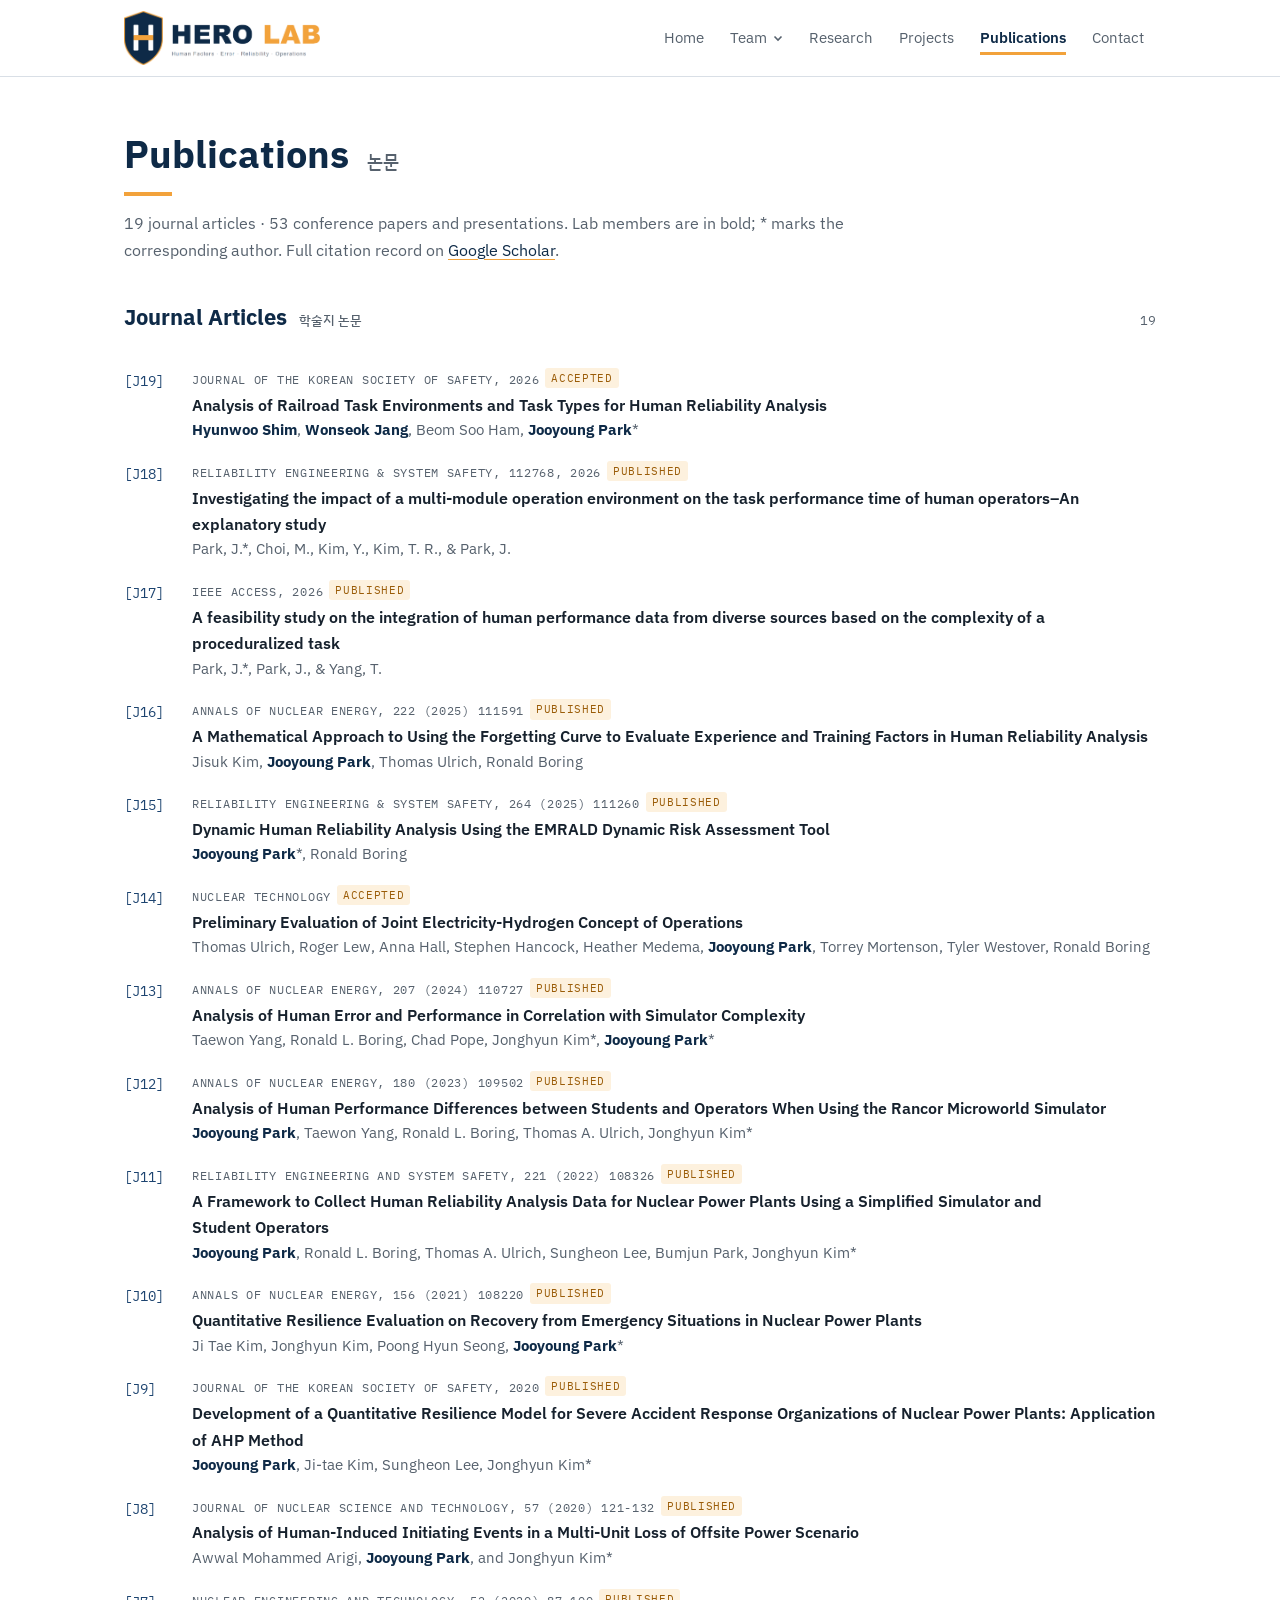
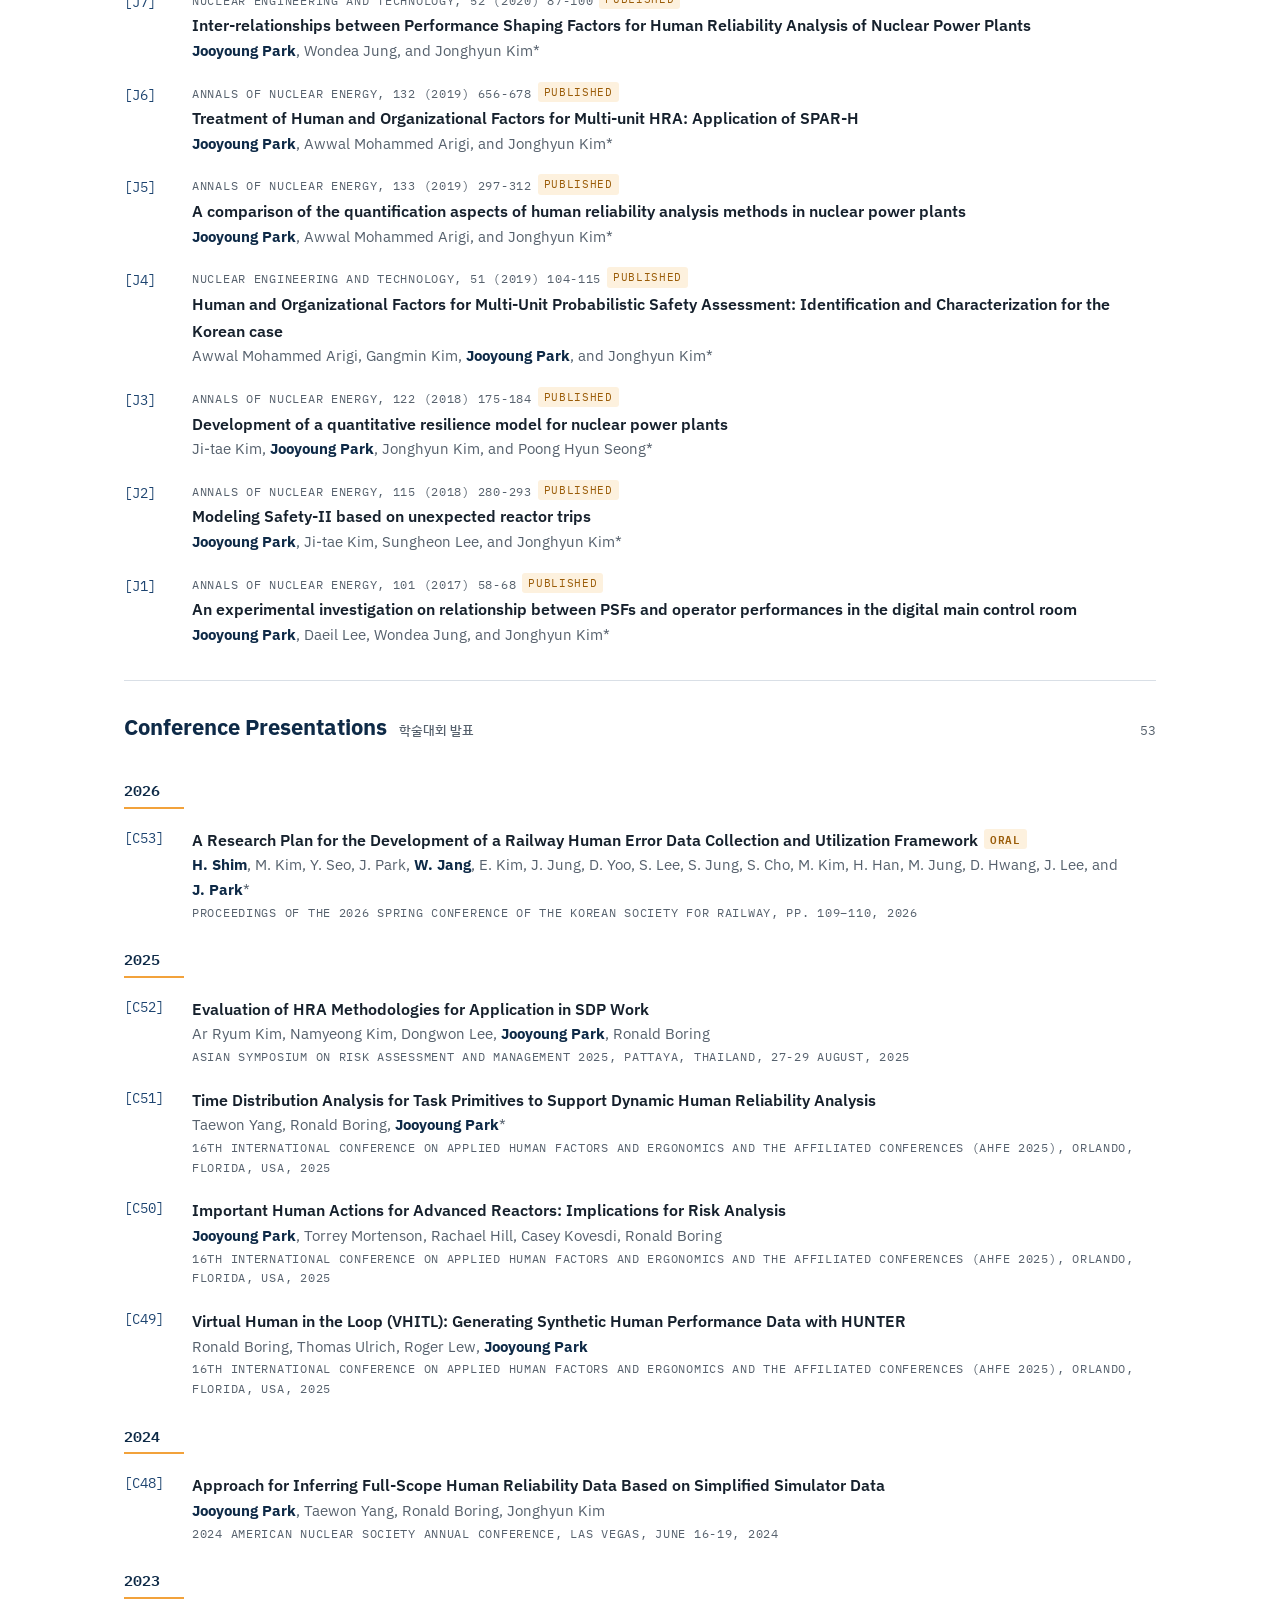
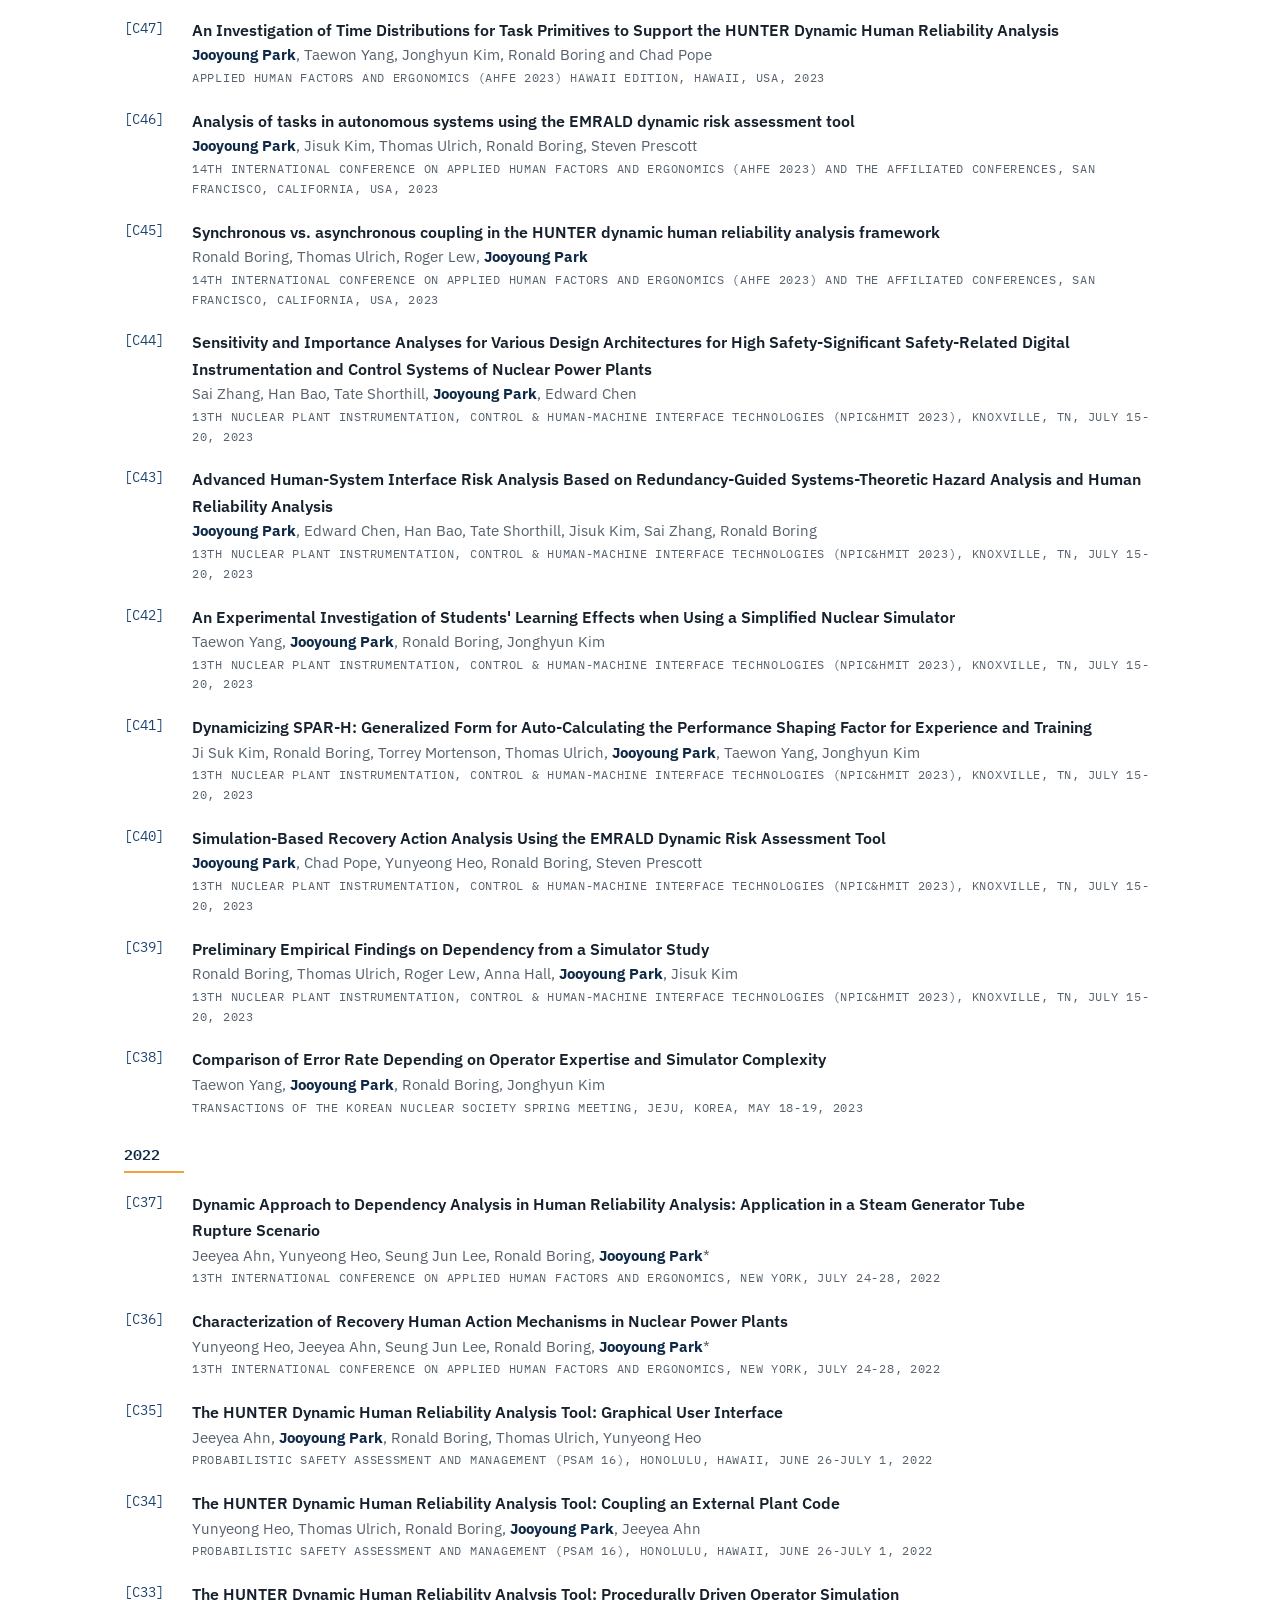
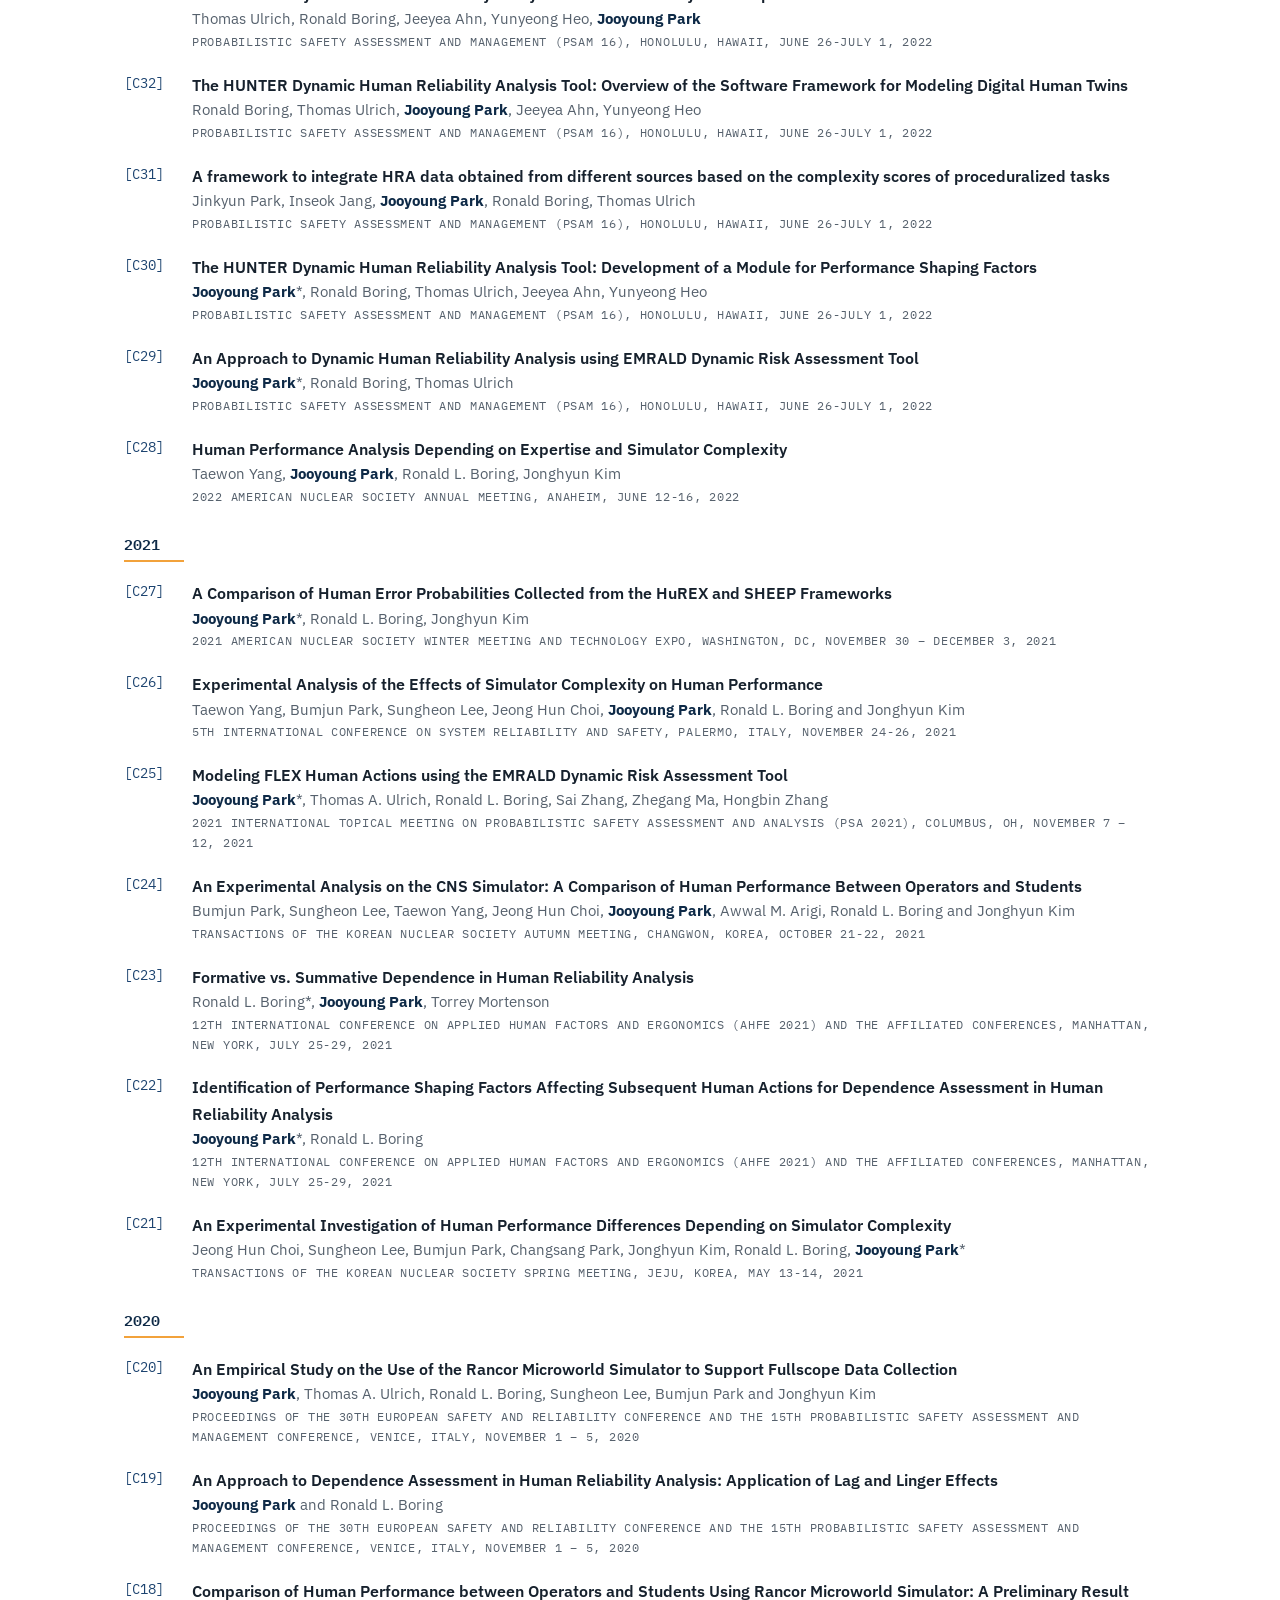
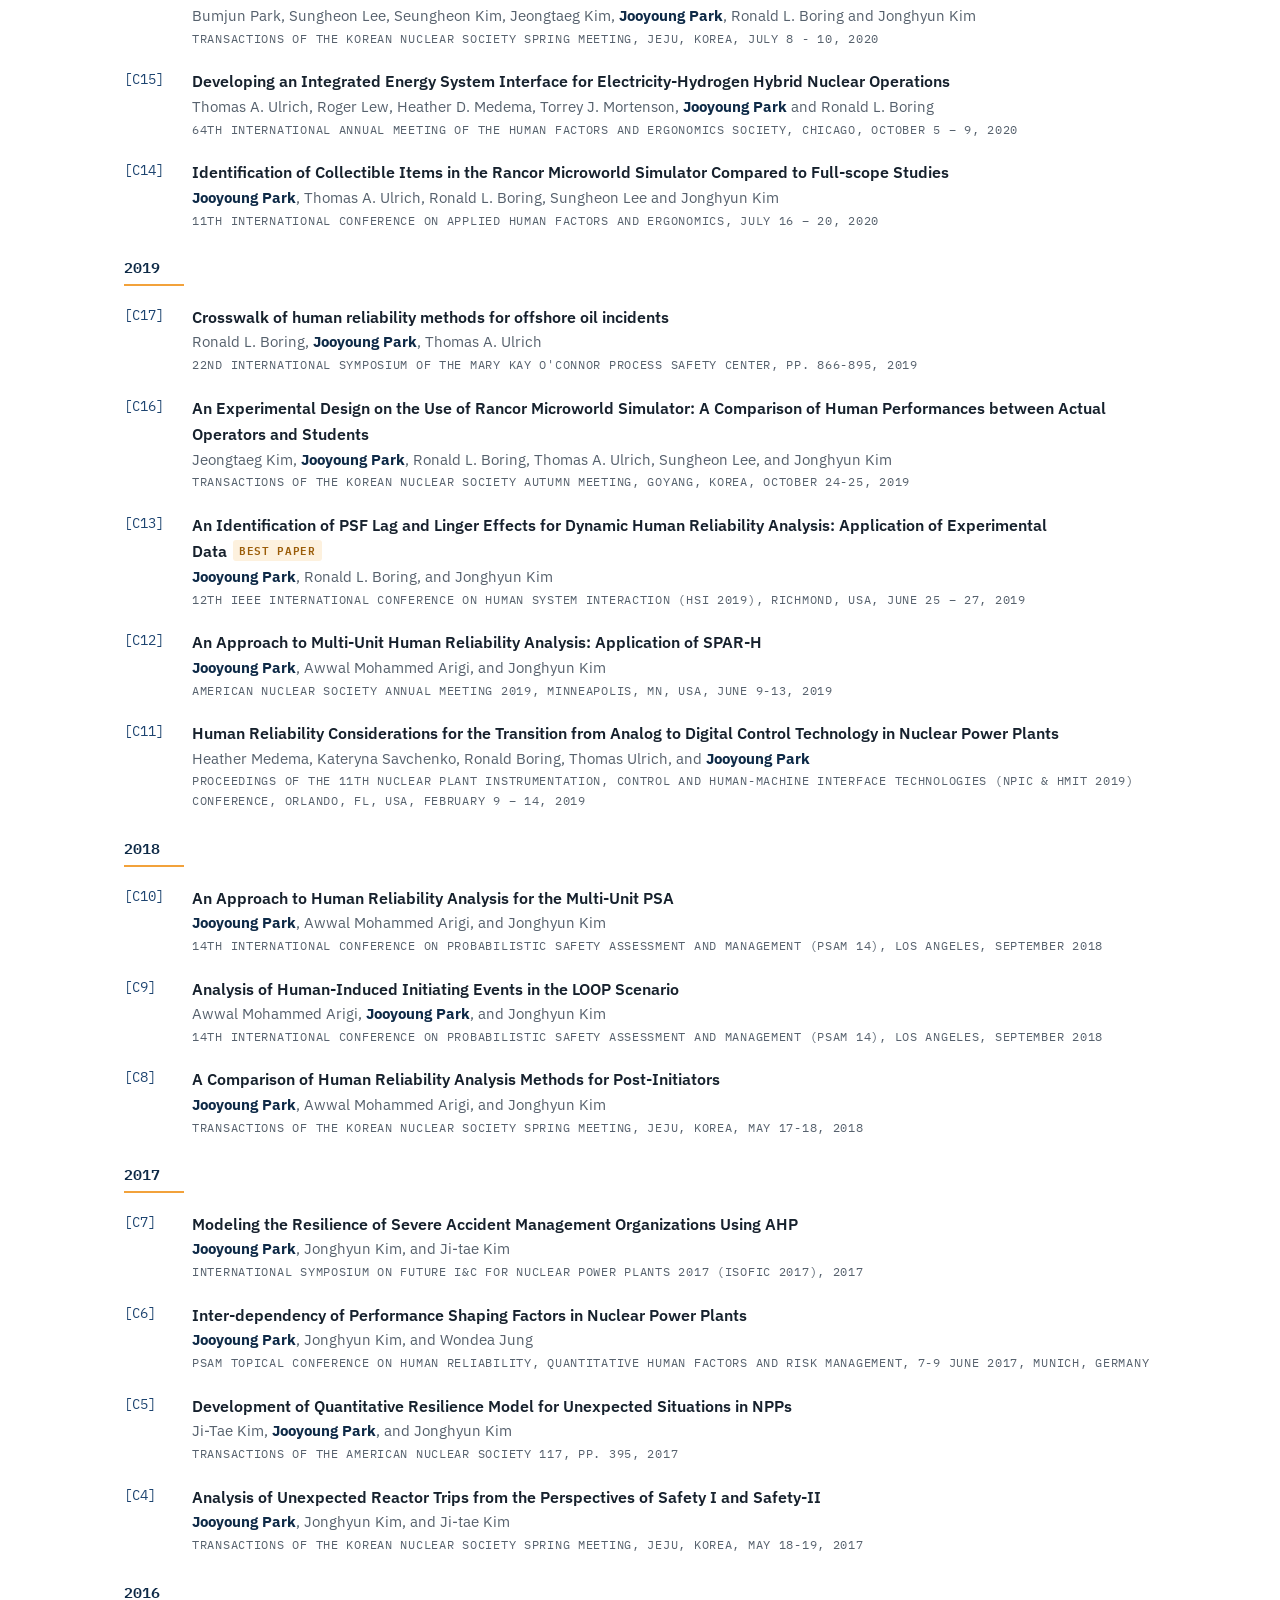
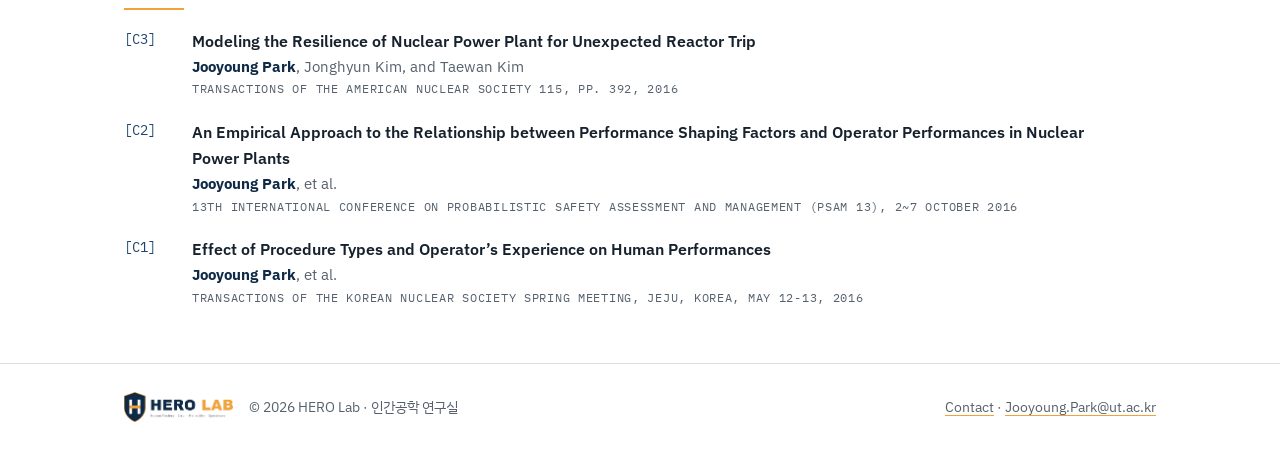
==== publications.html @ acc7d853 "Add files via upload" ====
<!DOCTYPE html>
<html lang="en">
<head>
<meta charset="utf-8">
<meta name="viewport" content="width=device-width, initial-scale=1">
<title>Publications · HERO Lab</title>
<meta name="description" content="HERO Lab (Human Factors · Error · Reliability · Operations), Korea National University of Transportation: human reliability analysis, human factors and operational safety for railway and nuclear systems.">
<link rel="preconnect" href="https://fonts.googleapis.com"><link rel="preconnect" href="https://fonts.gstatic.com" crossorigin><link href="https://fonts.googleapis.com/css2?family=IBM+Plex+Mono:wght@400;600&family=IBM+Plex+Sans:wght@400;500;600;700&family=IBM+Plex+Sans+KR:wght@400;500;600;700&display=swap" rel="stylesheet">
<link rel="icon" type="image/png" href="assets/img/favicon.png">
<link rel="apple-touch-icon" href="assets/img/apple-touch-icon.png">
<link rel="stylesheet" href="assets/style.css">
</head>
<body>
<a class="skip" href="#main">Skip to content</a>
<header class="topbar">
  <div class="wrap">
    <a class="brand" href="index.html"><img src="assets/img/hero-logo.png" alt="HERO Lab: Human Factors · Error · Reliability · Operations" width="883" height="243"></a>
    <button class="nav-toggle" type="button" aria-expanded="false" aria-controls="site-nav"><span class="bars" aria-hidden="true"></span>Menu</button>
    <nav class="menu" id="site-nav" aria-label="Main">
      <ul>
        <li><a href="index.html">Home</a></li>
        <li class="has-sub">
          <button class="sub-toggle" type="button" aria-expanded="false" aria-controls="sub-team"><span class="lbl">Team</span><svg class="chev" viewBox="0 0 10 10" aria-hidden="true"><path d="M1.5 3.5 5 7l3.5-3.5" fill="none" stroke="currentColor" stroke-width="1.6"/></svg></button>
          <ul class="sub" id="sub-team">
            <li><a href="professor.html">Professor</a></li>
            <li><a href="members.html">Members</a></li>
          </ul>
        </li>
        <li><a href="research.html">Research</a></li>
        <li><a href="projects.html">Projects</a></li>
        <li><a href="publications.html" aria-current="page">Publications</a></li>
        <li><a href="contact.html">Contact</a></li>
      </ul>
    </nav>
  </div>
</header>
<main id="main">
<section class="page-head"><div class="wrap"><h1>Publications <span class="ko" lang="ko">논문</span></h1><p class="page-intro">19 journal articles &middot; 53 conference papers and presentations. Lab members are in bold; * marks the corresponding author. Full citation record on <a href="https://scholar.google.com/citations?user=gR12mpUAAAAJ&amp;hl=ko">Google Scholar</a>.</p></div></section>
<div class="wrap">
  <section class="block">
    <div class="sec-head"><h2>Journal Articles <span class="ko" lang="ko">학술지 논문</span></h2><span class="count">19</span></div>
    <ol class="pubs"><li class="pub"><span class="pub-no">[J19]</span><div>
  <p class="pub-venue">Journal of the Korean Society of Safety, 2026<span class="tag">ACCEPTED</span></p>
  <p class="pub-title">Analysis of Railroad Task Environments and Task Types for Human Reliability Analysis</p>
  <p class="pub-auth"><b>Hyunwoo Shim</b>, <b>Wonseok Jang</b>, Beom Soo Ham, <b>Jooyoung Park</b>*</p></div></li><li class="pub"><span class="pub-no">[J18]</span><div>
  <p class="pub-venue">Reliability Engineering &amp; System Safety, 112768, 2026<span class="tag">PUBLISHED</span></p>
  <p class="pub-title">Investigating the impact of a multi-module operation environment on the task performance time of human operators–An explanatory study</p>
  <p class="pub-auth">Park, J.*, Choi, M., Kim, Y., Kim, T. R., &amp; Park, J.</p></div></li><li class="pub"><span class="pub-no">[J17]</span><div>
  <p class="pub-venue">IEEE Access, 2026<span class="tag">PUBLISHED</span></p>
  <p class="pub-title">A feasibility study on the integration of human performance data from diverse sources based on the complexity of a proceduralized task</p>
  <p class="pub-auth">Park, J.*, Park, J., &amp; Yang, T.</p></div></li><li class="pub"><span class="pub-no">[J16]</span><div>
  <p class="pub-venue">Annals of Nuclear Energy, 222 (2025) 111591<span class="tag">PUBLISHED</span></p>
  <p class="pub-title">A Mathematical Approach to Using the Forgetting Curve to Evaluate Experience and Training Factors in Human Reliability Analysis</p>
  <p class="pub-auth">Jisuk Kim, <b>Jooyoung Park</b>, Thomas Ulrich, Ronald Boring</p></div></li><li class="pub"><span class="pub-no">[J15]</span><div>
  <p class="pub-venue">Reliability Engineering &amp; System Safety, 264 (2025) 111260<span class="tag">PUBLISHED</span></p>
  <p class="pub-title">Dynamic Human Reliability Analysis Using the EMRALD Dynamic Risk Assessment Tool</p>
  <p class="pub-auth"><b>Jooyoung Park</b>*, Ronald Boring</p></div></li><li class="pub"><span class="pub-no">[J14]</span><div>
  <p class="pub-venue">Nuclear Technology<span class="tag">ACCEPTED</span></p>
  <p class="pub-title">Preliminary Evaluation of Joint Electricity-Hydrogen Concept of Operations</p>
  <p class="pub-auth">Thomas Ulrich, Roger Lew, Anna Hall, Stephen Hancock, Heather Medema, <b>Jooyoung Park</b>, Torrey Mortenson, Tyler Westover, Ronald Boring</p></div></li><li class="pub"><span class="pub-no">[J13]</span><div>
  <p class="pub-venue">Annals of Nuclear Energy, 207 (2024) 110727<span class="tag">PUBLISHED</span></p>
  <p class="pub-title">Analysis of Human Error and Performance in Correlation with Simulator Complexity</p>
  <p class="pub-auth">Taewon Yang, Ronald L. Boring, Chad Pope, Jonghyun Kim*, <b>Jooyoung Park</b>*</p></div></li><li class="pub"><span class="pub-no">[J12]</span><div>
  <p class="pub-venue">Annals of Nuclear Energy, 180 (2023) 109502<span class="tag">PUBLISHED</span></p>
  <p class="pub-title">Analysis of Human Performance Differences between Students and Operators When Using the Rancor Microworld Simulator</p>
  <p class="pub-auth"><b>Jooyoung Park</b>, Taewon Yang, Ronald L. Boring, Thomas A. Ulrich, Jonghyun Kim*</p></div></li><li class="pub"><span class="pub-no">[J11]</span><div>
  <p class="pub-venue">Reliability Engineering and System Safety, 221 (2022) 108326<span class="tag">PUBLISHED</span></p>
  <p class="pub-title">A Framework to Collect Human Reliability Analysis Data for Nuclear Power Plants Using a Simplified Simulator and Student Operators</p>
  <p class="pub-auth"><b>Jooyoung Park</b>, Ronald L. Boring, Thomas A. Ulrich, Sungheon Lee, Bumjun Park, Jonghyun Kim*</p></div></li><li class="pub"><span class="pub-no">[J10]</span><div>
  <p class="pub-venue">Annals of Nuclear Energy, 156 (2021) 108220<span class="tag">PUBLISHED</span></p>
  <p class="pub-title">Quantitative Resilience Evaluation on Recovery from Emergency Situations in Nuclear Power Plants</p>
  <p class="pub-auth">Ji Tae Kim, Jonghyun Kim, Poong Hyun Seong, <b>Jooyoung Park</b>*</p></div></li><li class="pub"><span class="pub-no">[J9]</span><div>
  <p class="pub-venue">Journal of the Korean Society of Safety, 2020<span class="tag">PUBLISHED</span></p>
  <p class="pub-title">Development of a Quantitative Resilience Model for Severe Accident Response Organizations of Nuclear Power Plants: Application of AHP Method</p>
  <p class="pub-auth"><b>Jooyoung Park</b>, Ji-tae Kim, Sungheon Lee, Jonghyun Kim*</p></div></li><li class="pub"><span class="pub-no">[J8]</span><div>
  <p class="pub-venue">Journal of Nuclear Science and Technology, 57 (2020) 121-132<span class="tag">PUBLISHED</span></p>
  <p class="pub-title">Analysis of Human-Induced Initiating Events in a Multi-Unit Loss of Offsite Power Scenario</p>
  <p class="pub-auth">Awwal Mohammed Arigi, <b>Jooyoung Park</b>, and Jonghyun Kim*</p></div></li><li class="pub"><span class="pub-no">[J7]</span><div>
  <p class="pub-venue">Nuclear Engineering and Technology, 52 (2020) 87-100<span class="tag">PUBLISHED</span></p>
  <p class="pub-title">Inter-relationships between Performance Shaping Factors for Human Reliability Analysis of Nuclear Power Plants</p>
  <p class="pub-auth"><b>Jooyoung Park</b>, Wondea Jung, and Jonghyun Kim*</p></div></li><li class="pub"><span class="pub-no">[J6]</span><div>
  <p class="pub-venue">Annals of Nuclear Energy, 132 (2019) 656-678<span class="tag">PUBLISHED</span></p>
  <p class="pub-title">Treatment of Human and Organizational Factors for Multi-unit HRA: Application of SPAR-H</p>
  <p class="pub-auth"><b>Jooyoung Park</b>, Awwal Mohammed Arigi, and Jonghyun Kim*</p></div></li><li class="pub"><span class="pub-no">[J5]</span><div>
  <p class="pub-venue">Annals of Nuclear Energy, 133 (2019) 297-312<span class="tag">PUBLISHED</span></p>
  <p class="pub-title">A comparison of the quantification aspects of human reliability analysis methods in nuclear power plants</p>
  <p class="pub-auth"><b>Jooyoung Park</b>, Awwal Mohammed Arigi, and Jonghyun Kim*</p></div></li><li class="pub"><span class="pub-no">[J4]</span><div>
  <p class="pub-venue">Nuclear Engineering and Technology, 51 (2019) 104-115<span class="tag">PUBLISHED</span></p>
  <p class="pub-title">Human and Organizational Factors for Multi-Unit Probabilistic Safety Assessment: Identification and Characterization for the Korean case</p>
  <p class="pub-auth">Awwal Mohammed Arigi, Gangmin Kim, <b>Jooyoung Park</b>, and Jonghyun Kim*</p></div></li><li class="pub"><span class="pub-no">[J3]</span><div>
  <p class="pub-venue">Annals of Nuclear Energy, 122 (2018) 175-184<span class="tag">PUBLISHED</span></p>
  <p class="pub-title">Development of a quantitative resilience model for nuclear power plants</p>
  <p class="pub-auth">Ji-tae Kim, <b>Jooyoung Park</b>, Jonghyun Kim, and Poong Hyun Seong*</p></div></li><li class="pub"><span class="pub-no">[J2]</span><div>
  <p class="pub-venue">Annals of Nuclear Energy, 115 (2018) 280-293<span class="tag">PUBLISHED</span></p>
  <p class="pub-title">Modeling Safety-II based on unexpected reactor trips</p>
  <p class="pub-auth"><b>Jooyoung Park</b>, Ji-tae Kim, Sungheon Lee, and Jonghyun Kim*</p></div></li><li class="pub"><span class="pub-no">[J1]</span><div>
  <p class="pub-venue">Annals of Nuclear Energy, 101 (2017) 58-68<span class="tag">PUBLISHED</span></p>
  <p class="pub-title">An experimental investigation on relationship between PSFs and operator performances in the digital main control room</p>
  <p class="pub-auth"><b>Jooyoung Park</b>, Daeil Lee, Wondea Jung, and Jonghyun Kim*</p></div></li></ol>
  </section>
  <section class="block">
    <div class="sec-head"><h2>Conference Presentations <span class="ko" lang="ko">학술대회 발표</span></h2><span class="count">53</span></div>
    <h3 class="year-h">2026</h3><ol class="pubs"><li class="pub"><span class="pub-no">[C53]</span><div>
  <p class="pub-title">A Research Plan for the Development of a Railway Human Error Data Collection and Utilization Framework<span class="tag">ORAL</span></p>
  <p class="pub-auth"><b>H. Shim</b>, M. Kim, Y. Seo, J. Park, <b>W. Jang</b>, E. Kim, J. Jung, D. Yoo, S. Lee, S. Jung, S. Cho, M. Kim, H. Han, M. Jung, D. Hwang, J. Lee, and <b>J. Park</b>*</p>
  <p class="pub-venue">Proceedings of the 2026 Spring Conference of the Korean Society for Railway, pp. 109&ndash;110, 2026</p></div></li></ol><h3 class="year-h">2025</h3><ol class="pubs"><li class="pub"><span class="pub-no">[C52]</span><div>
  <p class="pub-title">Evaluation of HRA Methodologies for Application in SDP Work</p>
  <p class="pub-auth">Ar Ryum Kim, Namyeong Kim, Dongwon Lee, <b>Jooyoung Park</b>, Ronald Boring</p>
  <p class="pub-venue">Asian Symposium on Risk Assessment and Management 2025, Pattaya, Thailand, 27-29 August, 2025</p></div></li><li class="pub"><span class="pub-no">[C51]</span><div>
  <p class="pub-title">Time Distribution Analysis for Task Primitives to Support Dynamic Human Reliability Analysis</p>
  <p class="pub-auth">Taewon Yang, Ronald Boring, <b>Jooyoung Park</b>*</p>
  <p class="pub-venue">16th International Conference on Applied Human Factors and Ergonomics and the Affiliated Conferences (AHFE 2025), Orlando, Florida, USA, 2025</p></div></li><li class="pub"><span class="pub-no">[C50]</span><div>
  <p class="pub-title">Important Human Actions for Advanced Reactors: Implications for Risk Analysis</p>
  <p class="pub-auth"><b>Jooyoung Park</b>, Torrey Mortenson, Rachael Hill, Casey Kovesdi, Ronald Boring</p>
  <p class="pub-venue">16th International Conference on Applied Human Factors and Ergonomics and the Affiliated Conferences (AHFE 2025), Orlando, Florida, USA, 2025</p></div></li><li class="pub"><span class="pub-no">[C49]</span><div>
  <p class="pub-title">Virtual Human in the Loop (VHITL): Generating Synthetic Human Performance Data with HUNTER</p>
  <p class="pub-auth">Ronald Boring, Thomas Ulrich, Roger Lew, <b>Jooyoung Park</b></p>
  <p class="pub-venue">16th International Conference on Applied Human Factors and Ergonomics and the Affiliated Conferences (AHFE 2025), Orlando, Florida, USA, 2025</p></div></li></ol><h3 class="year-h">2024</h3><ol class="pubs"><li class="pub"><span class="pub-no">[C48]</span><div>
  <p class="pub-title">Approach for Inferring Full-Scope Human Reliability Data Based on Simplified Simulator Data</p>
  <p class="pub-auth"><b>Jooyoung Park</b>, Taewon Yang, Ronald Boring, Jonghyun Kim</p>
  <p class="pub-venue">2024 American Nuclear Society Annual Conference, Las Vegas, June 16-19, 2024</p></div></li></ol><h3 class="year-h">2023</h3><ol class="pubs"><li class="pub"><span class="pub-no">[C47]</span><div>
  <p class="pub-title">An Investigation of Time Distributions for Task Primitives to Support the HUNTER Dynamic Human Reliability Analysis</p>
  <p class="pub-auth"><b>Jooyoung Park</b>, Taewon Yang, Jonghyun Kim, Ronald Boring and Chad Pope</p>
  <p class="pub-venue">Applied Human Factors and Ergonomics (AHFE 2023) Hawaii Edition, Hawaii, USA, 2023</p></div></li><li class="pub"><span class="pub-no">[C46]</span><div>
  <p class="pub-title">Analysis of tasks in autonomous systems using the EMRALD dynamic risk assessment tool</p>
  <p class="pub-auth"><b>Jooyoung Park</b>, Jisuk Kim, Thomas Ulrich, Ronald Boring, Steven Prescott</p>
  <p class="pub-venue">14th International Conference on Applied Human Factors and Ergonomics (AHFE 2023) and the Affiliated Conferences, San Francisco, California, USA, 2023</p></div></li><li class="pub"><span class="pub-no">[C45]</span><div>
  <p class="pub-title">Synchronous vs. asynchronous coupling in the HUNTER dynamic human reliability analysis framework</p>
  <p class="pub-auth">Ronald Boring, Thomas Ulrich, Roger Lew, <b>Jooyoung Park</b></p>
  <p class="pub-venue">14th International Conference on Applied Human Factors and Ergonomics (AHFE 2023) and the Affiliated Conferences, San Francisco, California, USA, 2023</p></div></li><li class="pub"><span class="pub-no">[C44]</span><div>
  <p class="pub-title">Sensitivity and Importance Analyses for Various Design Architectures for High Safety-Significant Safety-Related Digital Instrumentation and Control Systems of Nuclear Power Plants</p>
  <p class="pub-auth">Sai Zhang, Han Bao, Tate Shorthill, <b>Jooyoung Park</b>, Edward Chen</p>
  <p class="pub-venue">13th Nuclear Plant Instrumentation, Control &amp; Human-Machine Interface Technologies (NPIC&amp;HMIT 2023), Knoxville, TN, July 15-20, 2023</p></div></li><li class="pub"><span class="pub-no">[C43]</span><div>
  <p class="pub-title">Advanced Human-System Interface Risk Analysis Based on Redundancy-Guided Systems-Theoretic Hazard Analysis and Human Reliability Analysis</p>
  <p class="pub-auth"><b>Jooyoung Park</b>, Edward Chen, Han Bao, Tate Shorthill, Jisuk Kim, Sai Zhang, Ronald Boring</p>
  <p class="pub-venue">13th Nuclear Plant Instrumentation, Control &amp; Human-Machine Interface Technologies (NPIC&amp;HMIT 2023), Knoxville, TN, July 15-20, 2023</p></div></li><li class="pub"><span class="pub-no">[C42]</span><div>
  <p class="pub-title">An Experimental Investigation of Students&#x27; Learning Effects when Using a Simplified Nuclear Simulator</p>
  <p class="pub-auth">Taewon Yang, <b>Jooyoung Park</b>, Ronald Boring, Jonghyun Kim</p>
  <p class="pub-venue">13th Nuclear Plant Instrumentation, Control &amp; Human-Machine Interface Technologies (NPIC&amp;HMIT 2023), Knoxville, TN, July 15-20, 2023</p></div></li><li class="pub"><span class="pub-no">[C41]</span><div>
  <p class="pub-title">Dynamicizing SPAR-H: Generalized Form for Auto-Calculating the Performance Shaping Factor for Experience and Training</p>
  <p class="pub-auth">Ji Suk Kim, Ronald Boring, Torrey Mortenson, Thomas Ulrich, <b>Jooyoung Park</b>, Taewon Yang, Jonghyun Kim</p>
  <p class="pub-venue">13th Nuclear Plant Instrumentation, Control &amp; Human-Machine Interface Technologies (NPIC&amp;HMIT 2023), Knoxville, TN, July 15-20, 2023</p></div></li><li class="pub"><span class="pub-no">[C40]</span><div>
  <p class="pub-title">Simulation-Based Recovery Action Analysis Using the EMRALD Dynamic Risk Assessment Tool</p>
  <p class="pub-auth"><b>Jooyoung Park</b>, Chad Pope, Yunyeong Heo, Ronald Boring, Steven Prescott</p>
  <p class="pub-venue">13th Nuclear Plant Instrumentation, Control &amp; Human-Machine Interface Technologies (NPIC&amp;HMIT 2023), Knoxville, TN, July 15-20, 2023</p></div></li><li class="pub"><span class="pub-no">[C39]</span><div>
  <p class="pub-title">Preliminary Empirical Findings on Dependency from a Simulator Study</p>
  <p class="pub-auth">Ronald Boring, Thomas Ulrich, Roger Lew, Anna Hall, <b>Jooyoung Park</b>, Jisuk Kim</p>
  <p class="pub-venue">13th Nuclear Plant Instrumentation, Control &amp; Human-Machine Interface Technologies (NPIC&amp;HMIT 2023), Knoxville, TN, July 15-20, 2023</p></div></li><li class="pub"><span class="pub-no">[C38]</span><div>
  <p class="pub-title">Comparison of Error Rate Depending on Operator Expertise and Simulator Complexity</p>
  <p class="pub-auth">Taewon Yang, <b>Jooyoung Park</b>, Ronald Boring, Jonghyun Kim</p>
  <p class="pub-venue">Transactions of the Korean Nuclear Society Spring Meeting, Jeju, Korea, May 18-19, 2023</p></div></li></ol><h3 class="year-h">2022</h3><ol class="pubs"><li class="pub"><span class="pub-no">[C37]</span><div>
  <p class="pub-title">Dynamic Approach to Dependency Analysis in Human Reliability Analysis: Application in a Steam Generator Tube Rupture Scenario</p>
  <p class="pub-auth">Jeeyea Ahn, Yunyeong Heo, Seung Jun Lee, Ronald Boring, <b>Jooyoung Park</b>*</p>
  <p class="pub-venue">13th International Conference on Applied Human Factors and Ergonomics, New York, July 24-28, 2022</p></div></li><li class="pub"><span class="pub-no">[C36]</span><div>
  <p class="pub-title">Characterization of Recovery Human Action Mechanisms in Nuclear Power Plants</p>
  <p class="pub-auth">Yunyeong Heo, Jeeyea Ahn, Seung Jun Lee, Ronald Boring, <b>Jooyoung Park</b>*</p>
  <p class="pub-venue">13th International Conference on Applied Human Factors and Ergonomics, New York, July 24-28, 2022</p></div></li><li class="pub"><span class="pub-no">[C35]</span><div>
  <p class="pub-title">The HUNTER Dynamic Human Reliability Analysis Tool: Graphical User Interface</p>
  <p class="pub-auth">Jeeyea Ahn, <b>Jooyoung Park</b>, Ronald Boring, Thomas Ulrich, Yunyeong Heo</p>
  <p class="pub-venue">Probabilistic Safety Assessment and Management (PSAM 16), Honolulu, Hawaii, June 26-July 1, 2022</p></div></li><li class="pub"><span class="pub-no">[C34]</span><div>
  <p class="pub-title">The HUNTER Dynamic Human Reliability Analysis Tool: Coupling an External Plant Code</p>
  <p class="pub-auth">Yunyeong Heo, Thomas Ulrich, Ronald Boring, <b>Jooyoung Park</b>, Jeeyea Ahn</p>
  <p class="pub-venue">Probabilistic Safety Assessment and Management (PSAM 16), Honolulu, Hawaii, June 26-July 1, 2022</p></div></li><li class="pub"><span class="pub-no">[C33]</span><div>
  <p class="pub-title">The HUNTER Dynamic Human Reliability Analysis Tool: Procedurally Driven Operator Simulation</p>
  <p class="pub-auth">Thomas Ulrich, Ronald Boring, Jeeyea Ahn, Yunyeong Heo, <b>Jooyoung Park</b></p>
  <p class="pub-venue">Probabilistic Safety Assessment and Management (PSAM 16), Honolulu, Hawaii, June 26-July 1, 2022</p></div></li><li class="pub"><span class="pub-no">[C32]</span><div>
  <p class="pub-title">The HUNTER Dynamic Human Reliability Analysis Tool: Overview of the Software Framework for Modeling Digital Human Twins</p>
  <p class="pub-auth">Ronald Boring, Thomas Ulrich, <b>Jooyoung Park</b>, Jeeyea Ahn, Yunyeong Heo</p>
  <p class="pub-venue">Probabilistic Safety Assessment and Management (PSAM 16), Honolulu, Hawaii, June 26-July 1, 2022</p></div></li><li class="pub"><span class="pub-no">[C31]</span><div>
  <p class="pub-title">A framework to integrate HRA data obtained from different sources based on the complexity scores of proceduralized tasks</p>
  <p class="pub-auth">Jinkyun Park, Inseok Jang, <b>Jooyoung Park</b>, Ronald Boring, Thomas Ulrich</p>
  <p class="pub-venue">Probabilistic Safety Assessment and Management (PSAM 16), Honolulu, Hawaii, June 26-July 1, 2022</p></div></li><li class="pub"><span class="pub-no">[C30]</span><div>
  <p class="pub-title">The HUNTER Dynamic Human Reliability Analysis Tool: Development of a Module for Performance Shaping Factors</p>
  <p class="pub-auth"><b>Jooyoung Park</b>*, Ronald Boring, Thomas Ulrich, Jeeyea Ahn, Yunyeong Heo</p>
  <p class="pub-venue">Probabilistic Safety Assessment and Management (PSAM 16), Honolulu, Hawaii, June 26-July 1, 2022</p></div></li><li class="pub"><span class="pub-no">[C29]</span><div>
  <p class="pub-title">An Approach to Dynamic Human Reliability Analysis using EMRALD Dynamic Risk Assessment Tool</p>
  <p class="pub-auth"><b>Jooyoung Park</b>*, Ronald Boring, Thomas Ulrich</p>
  <p class="pub-venue">Probabilistic Safety Assessment and Management (PSAM 16), Honolulu, Hawaii, June 26-July 1, 2022</p></div></li><li class="pub"><span class="pub-no">[C28]</span><div>
  <p class="pub-title">Human Performance Analysis Depending on Expertise and Simulator Complexity</p>
  <p class="pub-auth">Taewon Yang, <b>Jooyoung Park</b>, Ronald L. Boring, Jonghyun Kim</p>
  <p class="pub-venue">2022 American Nuclear Society Annual Meeting, Anaheim, June 12-16, 2022</p></div></li></ol><h3 class="year-h">2021</h3><ol class="pubs"><li class="pub"><span class="pub-no">[C27]</span><div>
  <p class="pub-title">A Comparison of Human Error Probabilities Collected from the HuREX and SHEEP Frameworks</p>
  <p class="pub-auth"><b>Jooyoung Park</b>*, Ronald L. Boring, Jonghyun Kim</p>
  <p class="pub-venue">2021 American Nuclear Society Winter Meeting and Technology Expo, Washington, DC, November 30 – December 3, 2021</p></div></li><li class="pub"><span class="pub-no">[C26]</span><div>
  <p class="pub-title">Experimental Analysis of the Effects of Simulator Complexity on Human Performance</p>
  <p class="pub-auth">Taewon Yang, Bumjun Park, Sungheon Lee, Jeong Hun Choi, <b>Jooyoung Park</b>, Ronald L. Boring and Jonghyun Kim</p>
  <p class="pub-venue">5th International Conference on System Reliability and Safety, Palermo, Italy, November 24-26, 2021</p></div></li><li class="pub"><span class="pub-no">[C25]</span><div>
  <p class="pub-title">Modeling FLEX Human Actions using the EMRALD Dynamic Risk Assessment Tool</p>
  <p class="pub-auth"><b>Jooyoung Park</b>*, Thomas A. Ulrich, Ronald L. Boring, Sai Zhang, Zhegang Ma, Hongbin Zhang</p>
  <p class="pub-venue">2021 International Topical Meeting on Probabilistic Safety Assessment and Analysis (PSA 2021), Columbus, OH, November 7 – 12, 2021</p></div></li><li class="pub"><span class="pub-no">[C24]</span><div>
  <p class="pub-title">An Experimental Analysis on the CNS Simulator: A Comparison of Human Performance Between Operators and Students</p>
  <p class="pub-auth">Bumjun Park, Sungheon Lee, Taewon Yang, Jeong Hun Choi, <b>Jooyoung Park</b>, Awwal M. Arigi, Ronald L. Boring and Jonghyun Kim</p>
  <p class="pub-venue">Transactions of the Korean Nuclear Society Autumn Meeting, Changwon, Korea, October 21-22, 2021</p></div></li><li class="pub"><span class="pub-no">[C23]</span><div>
  <p class="pub-title">Formative vs. Summative Dependence in Human Reliability Analysis</p>
  <p class="pub-auth">Ronald L. Boring*, <b>Jooyoung Park</b>, Torrey Mortenson</p>
  <p class="pub-venue">12th International Conference on Applied Human Factors and Ergonomics (AHFE 2021) and the Affiliated Conferences, Manhattan, New York, July 25-29, 2021</p></div></li><li class="pub"><span class="pub-no">[C22]</span><div>
  <p class="pub-title">Identification of Performance Shaping Factors Affecting Subsequent Human Actions for Dependence Assessment in Human Reliability Analysis</p>
  <p class="pub-auth"><b>Jooyoung Park</b>*, Ronald L. Boring</p>
  <p class="pub-venue">12th International Conference on Applied Human Factors and Ergonomics (AHFE 2021) and the Affiliated Conferences, Manhattan, New York, July 25-29, 2021</p></div></li><li class="pub"><span class="pub-no">[C21]</span><div>
  <p class="pub-title">An Experimental Investigation of Human Performance Differences Depending on Simulator Complexity</p>
  <p class="pub-auth">Jeong Hun Choi, Sungheon Lee, Bumjun Park, Changsang Park, Jonghyun Kim, Ronald L. Boring, <b>Jooyoung Park</b>*</p>
  <p class="pub-venue">Transactions of the Korean Nuclear Society Spring Meeting, Jeju, Korea, May 13-14, 2021</p></div></li></ol><h3 class="year-h">2020</h3><ol class="pubs"><li class="pub"><span class="pub-no">[C20]</span><div>
  <p class="pub-title">An Empirical Study on the Use of the Rancor Microworld Simulator to Support Fullscope Data Collection</p>
  <p class="pub-auth"><b>Jooyoung Park</b>, Thomas A. Ulrich, Ronald L. Boring, Sungheon Lee, Bumjun Park and Jonghyun Kim</p>
  <p class="pub-venue">Proceedings of the 30th European Safety and Reliability Conference and the 15th Probabilistic Safety Assessment and Management Conference, Venice, Italy, November 1 – 5, 2020</p></div></li><li class="pub"><span class="pub-no">[C19]</span><div>
  <p class="pub-title">An Approach to Dependence Assessment in Human Reliability Analysis: Application of Lag and Linger Effects</p>
  <p class="pub-auth"><b>Jooyoung Park</b> and Ronald L. Boring</p>
  <p class="pub-venue">Proceedings of the 30th European Safety and Reliability Conference and the 15th Probabilistic Safety Assessment and Management Conference, Venice, Italy, November 1 – 5, 2020</p></div></li><li class="pub"><span class="pub-no">[C18]</span><div>
  <p class="pub-title">Comparison of Human Performance between Operators and Students Using Rancor Microworld Simulator: A Preliminary Result</p>
  <p class="pub-auth">Bumjun Park, Sungheon Lee, Seungheon Kim, Jeongtaeg Kim, <b>Jooyoung Park</b>, Ronald L. Boring and Jonghyun Kim</p>
  <p class="pub-venue">Transactions of the Korean Nuclear Society Spring Meeting, Jeju, Korea, July 8 - 10, 2020</p></div></li><li class="pub"><span class="pub-no">[C15]</span><div>
  <p class="pub-title">Developing an Integrated Energy System Interface for Electricity-Hydrogen Hybrid Nuclear Operations</p>
  <p class="pub-auth">Thomas A. Ulrich, Roger Lew, Heather D. Medema, Torrey J. Mortenson, <b>Jooyoung Park</b> and Ronald L. Boring</p>
  <p class="pub-venue">64th International Annual Meeting of the Human Factors and Ergonomics Society, Chicago, October 5 – 9, 2020</p></div></li><li class="pub"><span class="pub-no">[C14]</span><div>
  <p class="pub-title">Identification of Collectible Items in the Rancor Microworld Simulator Compared to Full-scope Studies</p>
  <p class="pub-auth"><b>Jooyoung Park</b>, Thomas A. Ulrich, Ronald L. Boring, Sungheon Lee and Jonghyun Kim</p>
  <p class="pub-venue">11th International Conference on Applied Human Factors and Ergonomics, July 16 – 20, 2020</p></div></li></ol><h3 class="year-h">2019</h3><ol class="pubs"><li class="pub"><span class="pub-no">[C17]</span><div>
  <p class="pub-title">Crosswalk of human reliability methods for offshore oil incidents</p>
  <p class="pub-auth">Ronald L. Boring, <b>Jooyoung Park</b>, Thomas A. Ulrich</p>
  <p class="pub-venue">22nd International Symposium of the Mary Kay O&#x27;Connor Process Safety Center, pp. 866-895, 2019</p></div></li><li class="pub"><span class="pub-no">[C16]</span><div>
  <p class="pub-title">An Experimental Design on the Use of Rancor Microworld Simulator: A Comparison of Human Performances between Actual Operators and Students</p>
  <p class="pub-auth">Jeongtaeg Kim, <b>Jooyoung Park</b>, Ronald L. Boring, Thomas A. Ulrich, Sungheon Lee, and Jonghyun Kim</p>
  <p class="pub-venue">Transactions of the Korean Nuclear Society Autumn Meeting, Goyang, Korea, October 24-25, 2019</p></div></li><li class="pub"><span class="pub-no">[C13]</span><div>
  <p class="pub-title">An Identification of PSF Lag and Linger Effects for Dynamic Human Reliability Analysis: Application of Experimental Data<span class="tag">BEST PAPER</span></p>
  <p class="pub-auth"><b>Jooyoung Park</b>, Ronald L. Boring, and Jonghyun Kim</p>
  <p class="pub-venue">12th IEEE International Conference on Human System Interaction (HSI 2019), Richmond, USA, June 25 – 27, 2019</p></div></li><li class="pub"><span class="pub-no">[C12]</span><div>
  <p class="pub-title">An Approach to Multi-Unit Human Reliability Analysis: Application of SPAR-H</p>
  <p class="pub-auth"><b>Jooyoung Park</b>, Awwal Mohammed Arigi, and Jonghyun Kim</p>
  <p class="pub-venue">American Nuclear Society Annual Meeting 2019, Minneapolis, MN, USA, June 9-13, 2019</p></div></li><li class="pub"><span class="pub-no">[C11]</span><div>
  <p class="pub-title">Human Reliability Considerations for the Transition from Analog to Digital Control Technology in Nuclear Power Plants</p>
  <p class="pub-auth">Heather Medema, Kateryna Savchenko, Ronald Boring, Thomas Ulrich, and <b>Jooyoung Park</b></p>
  <p class="pub-venue">Proceedings of the 11th Nuclear Plant Instrumentation, Control and Human-Machine Interface Technologies (NPIC &amp; HMIT 2019) Conference, Orlando, FL, USA, February 9 – 14, 2019</p></div></li></ol><h3 class="year-h">2018</h3><ol class="pubs"><li class="pub"><span class="pub-no">[C10]</span><div>
  <p class="pub-title">An Approach to Human Reliability Analysis for the Multi-Unit PSA</p>
  <p class="pub-auth"><b>Jooyoung Park</b>, Awwal Mohammed Arigi, and Jonghyun Kim</p>
  <p class="pub-venue">14th International Conference on Probabilistic Safety Assessment and Management (PSAM 14), Los Angeles, September 2018</p></div></li><li class="pub"><span class="pub-no">[C9]</span><div>
  <p class="pub-title">Analysis of Human-Induced Initiating Events in the LOOP Scenario</p>
  <p class="pub-auth">Awwal Mohammed Arigi, <b>Jooyoung Park</b>, and Jonghyun Kim</p>
  <p class="pub-venue">14th International Conference on Probabilistic Safety Assessment and Management (PSAM 14), Los Angeles, September 2018</p></div></li><li class="pub"><span class="pub-no">[C8]</span><div>
  <p class="pub-title">A Comparison of Human Reliability Analysis Methods for Post-Initiators</p>
  <p class="pub-auth"><b>Jooyoung Park</b>, Awwal Mohammed Arigi, and Jonghyun Kim</p>
  <p class="pub-venue">Transactions of the Korean Nuclear Society Spring Meeting, Jeju, Korea, May 17-18, 2018</p></div></li></ol><h3 class="year-h">2017</h3><ol class="pubs"><li class="pub"><span class="pub-no">[C7]</span><div>
  <p class="pub-title">Modeling the Resilience of Severe Accident Management Organizations Using AHP</p>
  <p class="pub-auth"><b>Jooyoung Park</b>, Jonghyun Kim, and Ji-tae Kim</p>
  <p class="pub-venue">International Symposium on Future I&amp;C for Nuclear Power Plants 2017 (ISOFIC 2017), 2017</p></div></li><li class="pub"><span class="pub-no">[C6]</span><div>
  <p class="pub-title">Inter-dependency of Performance Shaping Factors in Nuclear Power Plants</p>
  <p class="pub-auth"><b>Jooyoung Park</b>, Jonghyun Kim, and Wondea Jung</p>
  <p class="pub-venue">PSAM Topical Conference on Human Reliability, Quantitative Human Factors and Risk Management, 7-9 June 2017, Munich, Germany</p></div></li><li class="pub"><span class="pub-no">[C5]</span><div>
  <p class="pub-title">Development of Quantitative Resilience Model for Unexpected Situations in NPPs</p>
  <p class="pub-auth">Ji-Tae Kim, <b>Jooyoung Park</b>, and Jonghyun Kim</p>
  <p class="pub-venue">Transactions of the American Nuclear Society 117, pp. 395, 2017</p></div></li><li class="pub"><span class="pub-no">[C4]</span><div>
  <p class="pub-title">Analysis of Unexpected Reactor Trips from the Perspectives of Safety I and Safety-II</p>
  <p class="pub-auth"><b>Jooyoung Park</b>, Jonghyun Kim, and Ji-tae Kim</p>
  <p class="pub-venue">Transactions of the Korean Nuclear Society Spring Meeting, Jeju, Korea, May 18-19, 2017</p></div></li></ol><h3 class="year-h">2016</h3><ol class="pubs"><li class="pub"><span class="pub-no">[C3]</span><div>
  <p class="pub-title">Modeling the Resilience of Nuclear Power Plant for Unexpected Reactor Trip</p>
  <p class="pub-auth"><b>Jooyoung Park</b>, Jonghyun Kim, and Taewan Kim</p>
  <p class="pub-venue">Transactions of the American Nuclear Society 115, pp. 392, 2016</p></div></li><li class="pub"><span class="pub-no">[C2]</span><div>
  <p class="pub-title">An Empirical Approach to the Relationship between Performance Shaping Factors and Operator Performances in Nuclear Power Plants</p>
  <p class="pub-auth"><b>Jooyoung Park</b>, et al.</p>
  <p class="pub-venue">13th International Conference on Probabilistic Safety Assessment and Management (PSAM 13), 2~7 October 2016</p></div></li><li class="pub"><span class="pub-no">[C1]</span><div>
  <p class="pub-title">Effect of Procedure Types and Operator’s Experience on Human Performances</p>
  <p class="pub-auth"><b>Jooyoung Park</b>, et al.</p>
  <p class="pub-venue">Transactions of the Korean Nuclear Society Spring Meeting, Jeju, Korea, May 12-13, 2016</p></div></li></ol>
  </section>
</div>
</main>
<footer class="footer">
  <div class="wrap">
    <div class="footer-brand"><img src="assets/img/hero-logo.png" alt="HERO Lab" width="883" height="243"><span>&copy; 2026 HERO Lab &middot; <span lang="ko">인간공학 연구실</span></span></div>
    <span><a href="contact.html">Contact</a> &middot; <a href="mailto:Jooyoung.Park@ut.ac.kr">Jooyoung.Park@ut.ac.kr</a></span>
  </div>
</footer>
<script src="assets/site.js"></script>
</body>
</html>
---- assets/style.css ----
/* HERO Lab — shared styles for every page
   Palette follows the lab logo: navy shield + orange bar, white ground, slate text.
   Layout idea: single column, white top bar with the logo, one navy band on the home page. */
:root{
  color-scheme:light;
  --paper:#FFFFFF;
  --band:#F3F5F8;          /* alternate section background (cool grey) */
  --navy:#0E2A47;          /* logo navy: headings, links, buttons */
  --navy-2:#1D4470;        /* lighter navy for dates and hovers */
  --navy-deep:#081C31;
  --orange:#F2A23B;        /* logo orange: rules, markers, highlights (large or decorative only) */
  --orange-text:#9A5C08;   /* orange dark enough for small text on white */
  --orange-wash:#FDF1DE;
  --ink:#16212D;
  --ink-soft:#56616D;      /* logo tagline grey */
  --line:#D9DFE6;
  --font:'IBM Plex Sans','IBM Plex Sans KR','Apple SD Gothic Neo','Malgun Gothic',sans-serif;
  --mono:'IBM Plex Mono',ui-monospace,Menlo,Consolas,monospace;
  --topbar-h:76px;
}
*{margin:0;padding:0;box-sizing:border-box}
html{scroll-behavior:smooth}
@media (prefers-reduced-motion:reduce){html{scroll-behavior:auto}*{transition:none!important}}
body{background:var(--paper);color:var(--ink);font-family:var(--font);font-size:16px;line-height:1.65;-webkit-font-smoothing:antialiased;word-break:keep-all;overflow-wrap:break-word}
h1,h2,h3{text-wrap:balance;line-height:1.3;color:var(--navy)}
p{text-wrap:pretty}
a{color:var(--navy);text-decoration-color:var(--orange);text-underline-offset:3px}
a:hover{color:var(--navy-2)}
a:focus-visible,button:focus-visible{outline:2px solid var(--orange);outline-offset:2px;border-radius:2px}
img{max-width:100%;display:block}
ul,ol{list-style:none}
.wrap{max-width:1080px;margin:0 auto;padding:0 24px}
@media (max-width:420px){.wrap{padding:0 16px}}
.skip{position:absolute;left:-9999px;top:12px;z-index:50;background:var(--paper);border:1px solid var(--line);padding:8px 12px}
.skip:focus{left:16px}

.ko{margin-left:.5em;font-size:.6em;font-weight:500;color:var(--ink-soft);white-space:nowrap}
h1 .ko{font-size:.48em}
.ko-line{margin-top:4px;color:var(--ink-soft)}
.todo{background:var(--orange-wash);color:var(--orange-text);border-bottom:1px dashed var(--orange);padding:0 4px;border-radius:2px}

/* ---------- top bar ---------- */
.topbar{position:sticky;top:0;z-index:20;background:rgba(255,255,255,.96);backdrop-filter:blur(8px);-webkit-backdrop-filter:blur(8px);border-bottom:1px solid var(--line)}
.topbar .wrap{display:flex;align-items:center;justify-content:space-between;gap:16px;height:var(--topbar-h)}
.brand{display:flex;align-items:center;flex:none}
.brand img{height:54px;width:auto}
@media (max-width:420px){.brand img{height:40px}}

.menu>ul{display:flex;align-items:center;gap:2px}
.menu a,.sub-toggle{display:flex;align-items:center;gap:6px;padding:8px 12px;border:0;border-radius:4px;background:none;font:inherit;font-size:15px;color:var(--ink-soft);text-decoration:none;cursor:pointer;white-space:nowrap}
.menu a:hover,.sub-toggle:hover{color:var(--navy)}
.menu a[aria-current="page"],.has-sub.current>.sub-toggle{color:var(--navy);font-weight:600}
.menu>ul>li>a[aria-current="page"],.has-sub.current .lbl{text-decoration:underline;text-decoration-color:var(--orange);text-decoration-thickness:3px;text-underline-offset:9px}
.chev{width:10px;height:10px;transition:transform .15s}
.has-sub{position:relative}
.sub{display:none;position:absolute;top:100%;left:0;min-width:170px;background:var(--paper);border:1px solid var(--line);border-top:3px solid var(--orange);border-radius:0 0 6px 6px;padding:6px;box-shadow:0 8px 24px rgba(14,42,71,.10)}
.has-sub.open .sub{display:block}
.has-sub.open .chev{transform:rotate(180deg)}
@media (hover:hover) and (min-width:861px){.has-sub:hover .sub{display:block}}
.nav-toggle{display:none;align-items:center;gap:8px;border:1px solid var(--line);border-radius:4px;background:none;padding:6px 12px;font:inherit;font-size:14px;color:var(--navy);cursor:pointer}
.bars,.bars::before,.bars::after{display:block;width:16px;height:2px;background:currentColor;position:relative}
.bars::before,.bars::after{content:"";position:absolute;left:0}
.bars::before{top:-5px}.bars::after{top:5px}
@media (max-width:860px){
  .nav-toggle{display:inline-flex}
  .menu{display:none;position:absolute;top:var(--topbar-h);left:0;right:0;background:var(--paper);border-bottom:1px solid var(--line);padding:8px 16px 16px}
  .menu.open{display:block}
  .menu>ul{flex-direction:column;align-items:stretch}
  .sub{position:static;display:block;border:0;box-shadow:none;padding:0 0 0 16px}
  .sub-toggle .chev{display:none}
}

/* ---------- home banner (navy) ---------- */
.banner{background:var(--navy);color:#fff}
.banner .wrap{padding-top:52px;padding-bottom:44px}
.banner h1{color:#fff;font-size:clamp(32px,5vw,50px);font-weight:700;letter-spacing:-.01em}
.banner h1 .accent{color:var(--orange)}
.banner-tag{margin-top:6px;font-size:clamp(15px,1.8vw,18px);color:#C9D3DE;letter-spacing:.02em}
.banner-rule{width:56px;height:4px;border:0;background:var(--orange);margin:20px 0 16px}
.banner-ko{font-size:19px;font-weight:600}
.banner-sub{margin-top:4px}
.banner-sub a{color:#C9D3DE;text-decoration-color:var(--orange)}
.banner-sub a:hover{color:#fff}

/* PSA process pictogram strip */
.psa{margin-top:40px;border-top:1px solid rgba(255,255,255,.18);padding-top:24px}
.psa-cap{display:flex;flex-wrap:wrap;align-items:baseline;gap:4px 12px;margin-bottom:18px}
.psa-cap b{font-family:var(--mono);font-size:13px;letter-spacing:.1em;text-transform:uppercase;color:var(--orange);font-weight:600}
.psa-cap span{font-size:14px;color:#C9D3DE}
.psa-steps{display:grid;grid-template-columns:repeat(7,1fr);gap:0}
.psa-step{position:relative;text-align:center;padding:0 6px}
.psa-step:not(:last-child)::after{content:"";position:absolute;top:31px;right:-7px;width:14px;height:2px;background:rgba(255,255,255,.45)}
.psa-step:not(:last-child)::before{content:"";position:absolute;top:27px;right:-8px;border:5px solid transparent;border-left:6px solid rgba(255,255,255,.45);border-right:0}
.psa-ico{width:64px;height:64px;margin:0 auto;border:1.5px solid rgba(255,255,255,.55);border-radius:50%;display:grid;place-items:center}
.psa-ico svg{width:34px;height:34px;stroke:#fff;fill:none;stroke-width:2;stroke-linecap:round;stroke-linejoin:round}
.psa-step.focus .psa-ico{border-color:var(--orange);background:rgba(242,162,59,.14)}
.psa-step.focus .psa-ico svg{stroke:var(--orange)}
.psa-lvl{display:inline-block;margin-top:10px;font-family:var(--mono);font-size:10.5px;letter-spacing:.08em;color:var(--navy);background:#C9D3DE;border-radius:3px;padding:0 5px}
.psa-step.focus .psa-lvl{background:var(--orange)}
.psa-en{display:block;margin-top:6px;font-size:14px;font-weight:600;line-height:1.3}
.psa-ko{display:block;font-size:12.5px;color:#C9D3DE}
.psa-out{display:block;margin-top:4px;font-family:var(--mono);font-size:11.5px;color:var(--orange)}
@media (max-width:900px){
  .psa-steps{grid-template-columns:repeat(4,1fr);row-gap:24px}
  .psa-step:nth-child(4)::after,.psa-step:nth-child(4)::before{display:none}
}
@media (max-width:520px){
  .psa-steps{grid-template-columns:repeat(2,1fr)}
  .psa-step:nth-child(2n)::after,.psa-step:nth-child(2n)::before{display:none}
  .psa-step:nth-child(4)::after,.psa-step:nth-child(4)::before{display:none}
}

/* ---------- intro / mission ---------- */
.intro{padding:56px 0 48px}
.lead{max-width:780px}
.lead-welcome{font-size:18px}
.lead-welcome+.lead-welcome{color:var(--ink-soft);margin-top:4px}
.lead-rule{width:40px;height:3px;border:0;background:var(--orange);margin:24px 0}
.lead-main{font-size:clamp(21px,2.6vw,26px);font-weight:600;line-height:1.45;color:var(--navy)}
.lead-main b{color:var(--orange-text)}
.lead-main-ko{margin-top:8px;color:var(--ink-soft);font-size:17px}

.hero-strip{display:grid;grid-template-columns:repeat(4,1fr);border:1px solid var(--line);border-radius:8px;overflow:hidden;margin-top:40px}
.hero-strip li{padding:18px 18px 20px;border-right:1px solid var(--line);border-top:4px solid var(--navy)}
.hero-strip li:last-child{border-right:0}
.hero-strip .letter{font-size:32px;font-weight:700;color:var(--navy);line-height:1}
.hero-strip li:nth-child(2) {border-top-color:var(--orange)}
.hero-strip li:nth-child(4) {border-top-color:var(--orange)}
.hero-strip .word{display:block;margin-top:10px;font-weight:600;color:var(--navy)}
.hero-strip .word-ko{display:block;font-size:14px;color:var(--ink-soft)}
@media (max-width:760px){.hero-strip{grid-template-columns:1fr 1fr}.hero-strip li:nth-child(2){border-right:0}}

/* ---------- sections ---------- */
.band{background:var(--band);border-top:1px solid var(--line);border-bottom:1px solid var(--line)}
.section{padding-top:48px;padding-bottom:48px}
.sec-head{display:flex;align-items:baseline;justify-content:space-between;gap:16px;margin-bottom:20px}
.sec-head h2{font-size:24px}
.news{display:grid;gap:12px}
.news li{display:grid;grid-template-columns:96px 1fr;gap:12px}
.date{font-family:var(--mono);font-size:14px;color:var(--navy-2);font-variant-numeric:tabular-nums;padding-top:2px}
@media (max-width:480px){.news li{grid-template-columns:1fr;gap:0}}

/* ---------- inner pages ---------- */
.page-head{padding:48px 0 8px}
.eyebrow{font-family:var(--mono);font-size:13px;letter-spacing:.08em;text-transform:uppercase;color:var(--orange-text)}
.page-head h1{font-size:clamp(28px,4vw,38px);margin-top:4px}
.page-head h1::after{content:"";display:block;width:48px;height:4px;background:var(--orange);margin-top:14px}
.page-intro{max-width:740px;margin-top:14px;color:var(--ink-soft)}
main{min-height:60vh}
.block{padding:32px 0;border-bottom:1px solid var(--line)}
.block:last-child{border-bottom:0}
.block h2{font-size:22px;margin-bottom:16px}

/* professor */
.profile{display:grid;grid-template-columns:200px 1fr;gap:32px;align-items:start;padding:24px 0 32px}
.photo-img{width:100%;height:auto;aspect-ratio:3/4;object-fit:cover;border-radius:6px;border:1px solid var(--line);background:var(--band)}
.profile h2{font-size:26px}
.position{margin-top:4px;color:var(--ink-soft)}
.bio{margin-top:16px;max-width:700px}
.links{display:flex;flex-wrap:wrap;gap:8px;margin-top:20px}
.btn{display:inline-flex;align-items:center;padding:7px 14px;border:1px solid var(--line);border-radius:4px;text-decoration:none;font-size:14px;color:var(--navy);background:var(--paper)}
.btn:hover{border-color:var(--orange);color:var(--navy)}
.btn.primary{background:var(--navy);border-color:var(--navy);color:#fff}
.btn.primary:hover{background:var(--navy-2);border-color:var(--navy-2);color:#fff}
@media (max-width:640px){.profile{grid-template-columns:1fr}.profile .photo-img{max-width:200px}}
.timeline{display:grid;gap:18px}
.timeline li{display:grid;grid-template-columns:190px 1fr;gap:16px}
.timeline h3{font-size:17px}
.timeline .org{color:var(--ink-soft)}
@media (max-width:540px){.timeline li{grid-template-columns:1fr;gap:2px}}
.sub-h{font-size:15px;font-weight:600;color:var(--ink-soft);margin:24px 0 12px;letter-spacing:.02em}

/* research */
.area{display:grid;grid-template-columns:110px 1fr;gap:24px;padding:36px 0;border-bottom:1px solid var(--line)}
.area:last-child{border-bottom:0}
.area-letter{width:64px;height:64px;display:grid;place-items:center;border-radius:8px;background:var(--navy);color:#fff;font-size:34px;font-weight:700;line-height:1;box-shadow:inset 0 -5px 0 var(--orange)}
.area-tag{font-family:var(--mono);font-size:11px;letter-spacing:.08em;text-transform:uppercase;color:var(--ink-soft);margin-top:8px;word-break:normal}
.area h2{font-size:22px}
.area p{margin-top:10px;max-width:740px}
.topics{margin-top:14px;display:grid;gap:6px;max-width:740px}
.topics li{padding-left:18px;position:relative}
.topics li::before{content:"";position:absolute;left:0;top:.72em;width:8px;height:3px;background:var(--orange)}
.figs{display:flex;flex-wrap:wrap;gap:12px;margin-top:18px}
.fig-ph{width:220px;aspect-ratio:4/3;border:1px dashed var(--line);border-radius:6px;background:var(--band);display:grid;place-items:center;font-size:13px;color:var(--ink-soft);text-align:center;padding:10px}
@media (max-width:540px){.area{grid-template-columns:1fr;gap:10px}}

/* projects */
.proj{display:grid;gap:20px}
.proj li{display:grid;grid-template-columns:170px 1fr;gap:16px;padding:0 0 20px;border-bottom:1px solid var(--line)}
.proj li:last-child{border-bottom:0;padding-bottom:0}
.proj h3{font-size:17px}
.meta{color:var(--ink-soft);font-size:14px;margin-top:4px}
.meta b{font-weight:600;color:var(--orange-text)}
@media (max-width:540px){.proj li{grid-template-columns:1fr;gap:2px}}

/* publications */
.pubs{display:grid;gap:18px}
.pub{display:grid;grid-template-columns:56px 1fr;gap:12px}
.pub-no{font-family:var(--mono);font-size:14px;color:var(--navy-2);padding-top:2px}
.pub-venue{font-family:var(--mono);font-size:12px;letter-spacing:.06em;text-transform:uppercase;color:var(--ink-soft)}
.pub-title{font-weight:600;margin-top:2px;color:var(--ink)}
.pub-auth{font-size:15px;color:var(--ink-soft)}
.pub-auth b{color:var(--navy)}
.tag{display:inline-block;font-family:var(--mono);font-size:11px;letter-spacing:.06em;padding:1px 6px;border-radius:3px;background:var(--orange-wash);color:var(--orange-text);margin-left:6px;vertical-align:2px}
.count{font-family:var(--mono);font-size:13px;color:var(--ink-soft)}
.year-h{font-family:var(--mono);font-size:15px;font-weight:600;color:var(--navy);margin:28px 0 12px;padding-bottom:6px;border-bottom:2px solid var(--orange);display:inline-block;padding-right:24px}
.year-h:first-of-type{margin-top:4px}
.year-h+.pubs{margin-top:4px}

/* members */
.people{display:grid;grid-template-columns:repeat(auto-fill,minmax(230px,1fr));gap:16px}
.person{border:1px solid var(--line);border-top:4px solid var(--navy);border-radius:8px;padding:16px;display:grid;gap:4px;align-content:start}
.person .photo-img{max-width:160px;margin-bottom:8px}
.person h3{font-size:17px}
.person .role{font-size:14px;color:var(--ink-soft)}
.join{background:var(--navy);color:#fff;border-radius:8px;padding:28px;margin-top:8px;border-left:6px solid var(--orange)}
.join h2{margin-bottom:8px;color:#fff}
.join .ko{color:#C9D3DE}
.join .ko-line{color:#C9D3DE}
.join .links{margin-top:16px}
.join .btn{background:transparent;color:#fff;border-color:rgba(255,255,255,.5)}
.join .btn:hover{border-color:var(--orange)}
.join .btn.primary{background:var(--orange);border-color:var(--orange);color:var(--navy)}
.join .btn.primary:hover{background:#F5B562;border-color:#F5B562;color:var(--navy)}

/* contact */
.dl{display:grid;grid-template-columns:140px 1fr;gap:14px 16px;max-width:780px}
.dl dt{font-weight:600;color:var(--navy)}
.dl dt .ko{display:block;margin:0;font-size:13px;font-weight:400}
@media (max-width:540px){.dl{grid-template-columns:1fr;gap:2px}.dl dd{margin-bottom:12px}}
.empty{color:var(--ink-soft)}

/* ---------- footer ---------- */
.footer{border-top:1px solid var(--line);margin-top:24px;padding:28px 0;font-size:14px;color:var(--ink-soft)}
.footer .wrap{display:flex;flex-wrap:wrap;align-items:center;justify-content:space-between;gap:12px 24px}
.footer-brand{display:flex;align-items:center;gap:16px;flex-wrap:wrap}
.footer-brand img{height:30px;width:auto}
.footer a{color:var(--ink-soft)}
.footer a:hover{color:var(--navy)}
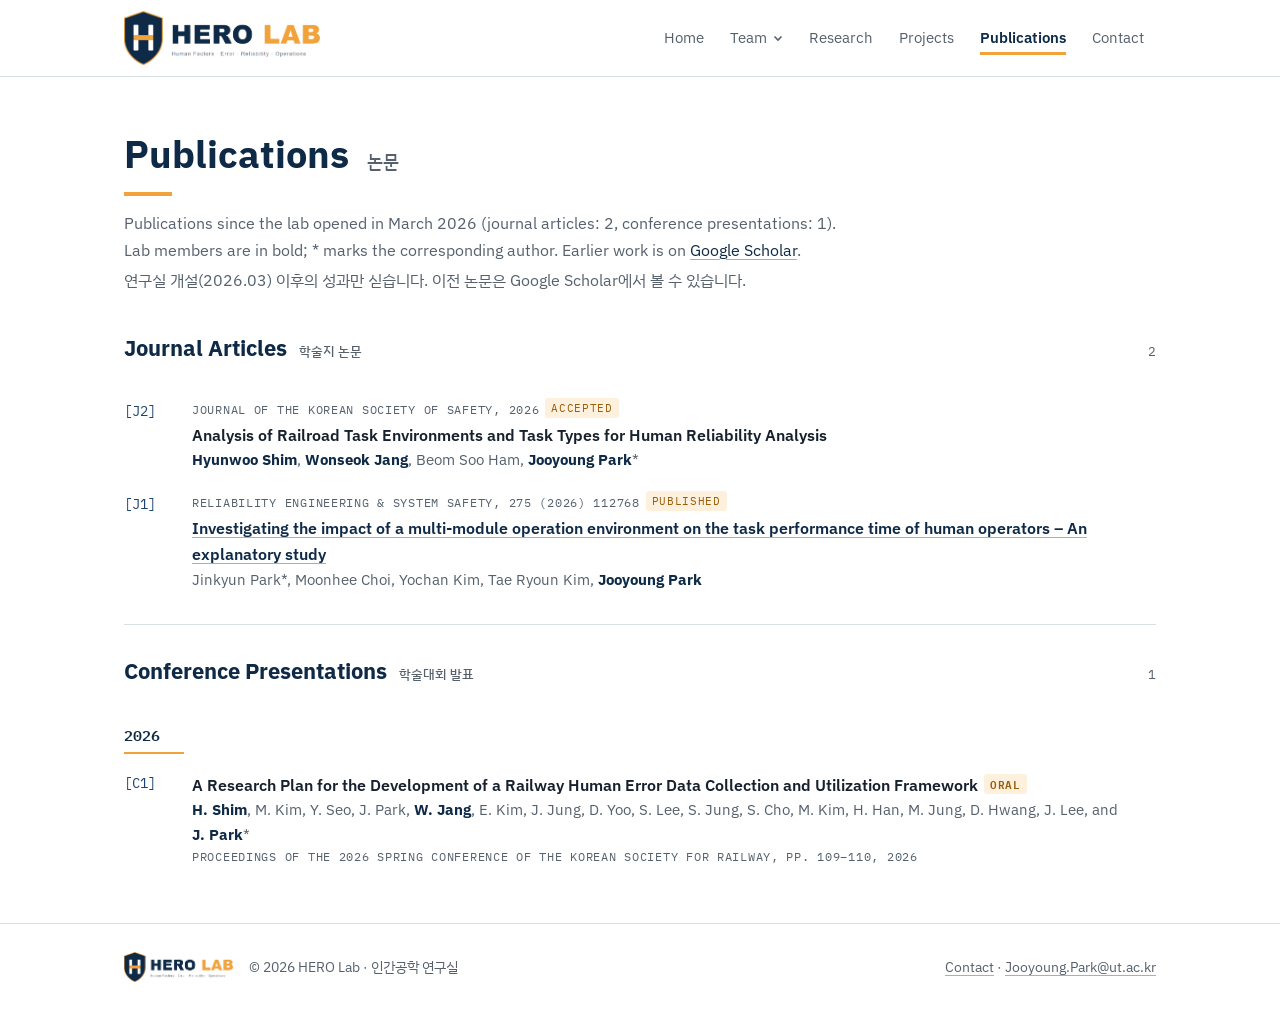
==== commit 64520de1: "Add files via upload" ====
--- a/publications.html
+++ b/publications.html
@@ -35,231 +35,52 @@
   </div>
 </header>
 <main id="main">
-<section class="page-head"><div class="wrap"><h1>Publications <span class="ko" lang="ko">논문</span></h1><p class="page-intro">19 journal articles &middot; 53 conference papers and presentations. Lab members are in bold; * marks the corresponding author. Full citation record on <a href="https://scholar.google.com/citations?user=gR12mpUAAAAJ&amp;hl=ko">Google Scholar</a>.</p></div></section>
+<section class="page-head"><div class="wrap"><h1>Publications <span class="ko" lang="ko">논문</span></h1><p class="page-intro">Publications since the lab opened in March 2026 (journal articles: <span data-count="#journals .pub"></span>, conference presentations: <span data-count="#confs .pub"></span>). Lab members are in bold; * marks the corresponding author. Earlier work is on <a href="https://scholar.google.com/citations?user=gR12mpUAAAAJ&amp;hl=ko">Google Scholar</a>.<span class="ko-line" lang="ko" style="display:block">연구실 개설(2026.03) 이후의 성과만 싣습니다. 이전 논문은 Google Scholar에서 볼 수 있습니다.</span></p></div></section>
 <div class="wrap">
   <section class="block">
-    <div class="sec-head"><h2>Journal Articles <span class="ko" lang="ko">학술지 논문</span></h2><span class="count">19</span></div>
-    <ol class="pubs"><li class="pub"><span class="pub-no">[J19]</span><div>
-  <p class="pub-venue">Journal of the Korean Society of Safety, 2026<span class="tag">ACCEPTED</span></p>
-  <p class="pub-title">Analysis of Railroad Task Environments and Task Types for Human Reliability Analysis</p>
-  <p class="pub-auth"><b>Hyunwoo Shim</b>, <b>Wonseok Jang</b>, Beom Soo Ham, <b>Jooyoung Park</b>*</p></div></li><li class="pub"><span class="pub-no">[J18]</span><div>
-  <p class="pub-venue">Reliability Engineering &amp; System Safety, 112768, 2026<span class="tag">PUBLISHED</span></p>
-  <p class="pub-title">Investigating the impact of a multi-module operation environment on the task performance time of human operators–An explanatory study</p>
-  <p class="pub-auth">Park, J.*, Choi, M., Kim, Y., Kim, T. R., &amp; Park, J.</p></div></li><li class="pub"><span class="pub-no">[J17]</span><div>
-  <p class="pub-venue">IEEE Access, 2026<span class="tag">PUBLISHED</span></p>
-  <p class="pub-title">A feasibility study on the integration of human performance data from diverse sources based on the complexity of a proceduralized task</p>
-  <p class="pub-auth">Park, J.*, Park, J., &amp; Yang, T.</p></div></li><li class="pub"><span class="pub-no">[J16]</span><div>
-  <p class="pub-venue">Annals of Nuclear Energy, 222 (2025) 111591<span class="tag">PUBLISHED</span></p>
-  <p class="pub-title">A Mathematical Approach to Using the Forgetting Curve to Evaluate Experience and Training Factors in Human Reliability Analysis</p>
-  <p class="pub-auth">Jisuk Kim, <b>Jooyoung Park</b>, Thomas Ulrich, Ronald Boring</p></div></li><li class="pub"><span class="pub-no">[J15]</span><div>
-  <p class="pub-venue">Reliability Engineering &amp; System Safety, 264 (2025) 111260<span class="tag">PUBLISHED</span></p>
-  <p class="pub-title">Dynamic Human Reliability Analysis Using the EMRALD Dynamic Risk Assessment Tool</p>
-  <p class="pub-auth"><b>Jooyoung Park</b>*, Ronald Boring</p></div></li><li class="pub"><span class="pub-no">[J14]</span><div>
-  <p class="pub-venue">Nuclear Technology<span class="tag">ACCEPTED</span></p>
-  <p class="pub-title">Preliminary Evaluation of Joint Electricity-Hydrogen Concept of Operations</p>
-  <p class="pub-auth">Thomas Ulrich, Roger Lew, Anna Hall, Stephen Hancock, Heather Medema, <b>Jooyoung Park</b>, Torrey Mortenson, Tyler Westover, Ronald Boring</p></div></li><li class="pub"><span class="pub-no">[J13]</span><div>
-  <p class="pub-venue">Annals of Nuclear Energy, 207 (2024) 110727<span class="tag">PUBLISHED</span></p>
-  <p class="pub-title">Analysis of Human Error and Performance in Correlation with Simulator Complexity</p>
-  <p class="pub-auth">Taewon Yang, Ronald L. Boring, Chad Pope, Jonghyun Kim*, <b>Jooyoung Park</b>*</p></div></li><li class="pub"><span class="pub-no">[J12]</span><div>
-  <p class="pub-venue">Annals of Nuclear Energy, 180 (2023) 109502<span class="tag">PUBLISHED</span></p>
-  <p class="pub-title">Analysis of Human Performance Differences between Students and Operators When Using the Rancor Microworld Simulator</p>
-  <p class="pub-auth"><b>Jooyoung Park</b>, Taewon Yang, Ronald L. Boring, Thomas A. Ulrich, Jonghyun Kim*</p></div></li><li class="pub"><span class="pub-no">[J11]</span><div>
-  <p class="pub-venue">Reliability Engineering and System Safety, 221 (2022) 108326<span class="tag">PUBLISHED</span></p>
-  <p class="pub-title">A Framework to Collect Human Reliability Analysis Data for Nuclear Power Plants Using a Simplified Simulator and Student Operators</p>
-  <p class="pub-auth"><b>Jooyoung Park</b>, Ronald L. Boring, Thomas A. Ulrich, Sungheon Lee, Bumjun Park, Jonghyun Kim*</p></div></li><li class="pub"><span class="pub-no">[J10]</span><div>
-  <p class="pub-venue">Annals of Nuclear Energy, 156 (2021) 108220<span class="tag">PUBLISHED</span></p>
-  <p class="pub-title">Quantitative Resilience Evaluation on Recovery from Emergency Situations in Nuclear Power Plants</p>
-  <p class="pub-auth">Ji Tae Kim, Jonghyun Kim, Poong Hyun Seong, <b>Jooyoung Park</b>*</p></div></li><li class="pub"><span class="pub-no">[J9]</span><div>
-  <p class="pub-venue">Journal of the Korean Society of Safety, 2020<span class="tag">PUBLISHED</span></p>
-  <p class="pub-title">Development of a Quantitative Resilience Model for Severe Accident Response Organizations of Nuclear Power Plants: Application of AHP Method</p>
-  <p class="pub-auth"><b>Jooyoung Park</b>, Ji-tae Kim, Sungheon Lee, Jonghyun Kim*</p></div></li><li class="pub"><span class="pub-no">[J8]</span><div>
-  <p class="pub-venue">Journal of Nuclear Science and Technology, 57 (2020) 121-132<span class="tag">PUBLISHED</span></p>
-  <p class="pub-title">Analysis of Human-Induced Initiating Events in a Multi-Unit Loss of Offsite Power Scenario</p>
-  <p class="pub-auth">Awwal Mohammed Arigi, <b>Jooyoung Park</b>, and Jonghyun Kim*</p></div></li><li class="pub"><span class="pub-no">[J7]</span><div>
-  <p class="pub-venue">Nuclear Engineering and Technology, 52 (2020) 87-100<span class="tag">PUBLISHED</span></p>
-  <p class="pub-title">Inter-relationships between Performance Shaping Factors for Human Reliability Analysis of Nuclear Power Plants</p>
-  <p class="pub-auth"><b>Jooyoung Park</b>, Wondea Jung, and Jonghyun Kim*</p></div></li><li class="pub"><span class="pub-no">[J6]</span><div>
-  <p class="pub-venue">Annals of Nuclear Energy, 132 (2019) 656-678<span class="tag">PUBLISHED</span></p>
-  <p class="pub-title">Treatment of Human and Organizational Factors for Multi-unit HRA: Application of SPAR-H</p>
-  <p class="pub-auth"><b>Jooyoung Park</b>, Awwal Mohammed Arigi, and Jonghyun Kim*</p></div></li><li class="pub"><span class="pub-no">[J5]</span><div>
-  <p class="pub-venue">Annals of Nuclear Energy, 133 (2019) 297-312<span class="tag">PUBLISHED</span></p>
-  <p class="pub-title">A comparison of the quantification aspects of human reliability analysis methods in nuclear power plants</p>
-  <p class="pub-auth"><b>Jooyoung Park</b>, Awwal Mohammed Arigi, and Jonghyun Kim*</p></div></li><li class="pub"><span class="pub-no">[J4]</span><div>
-  <p class="pub-venue">Nuclear Engineering and Technology, 51 (2019) 104-115<span class="tag">PUBLISHED</span></p>
-  <p class="pub-title">Human and Organizational Factors for Multi-Unit Probabilistic Safety Assessment: Identification and Characterization for the Korean case</p>
-  <p class="pub-auth">Awwal Mohammed Arigi, Gangmin Kim, <b>Jooyoung Park</b>, and Jonghyun Kim*</p></div></li><li class="pub"><span class="pub-no">[J3]</span><div>
-  <p class="pub-venue">Annals of Nuclear Energy, 122 (2018) 175-184<span class="tag">PUBLISHED</span></p>
-  <p class="pub-title">Development of a quantitative resilience model for nuclear power plants</p>
-  <p class="pub-auth">Ji-tae Kim, <b>Jooyoung Park</b>, Jonghyun Kim, and Poong Hyun Seong*</p></div></li><li class="pub"><span class="pub-no">[J2]</span><div>
-  <p class="pub-venue">Annals of Nuclear Energy, 115 (2018) 280-293<span class="tag">PUBLISHED</span></p>
-  <p class="pub-title">Modeling Safety-II based on unexpected reactor trips</p>
-  <p class="pub-auth"><b>Jooyoung Park</b>, Ji-tae Kim, Sungheon Lee, and Jonghyun Kim*</p></div></li><li class="pub"><span class="pub-no">[J1]</span><div>
-  <p class="pub-venue">Annals of Nuclear Energy, 101 (2017) 58-68<span class="tag">PUBLISHED</span></p>
-  <p class="pub-title">An experimental investigation on relationship between PSFs and operator performances in the digital main control room</p>
-  <p class="pub-auth"><b>Jooyoung Park</b>, Daeil Lee, Wondea Jung, and Jonghyun Kim*</p></div></li></ol>
+    <div class="sec-head"><h2>Journal Articles <span class="ko" lang="ko">학술지 논문</span></h2><span class="count" data-count="#journals .pub"></span></div>
+    <ol class="pubs" id="journals">
+<!-- ▼ 새 학술지 논문은 이 주석 바로 아래에 붙여 넣으세요 (최신 논문이 맨 위). 아래 형식을 복사해서 쓰면 됩니다.
+      <li class="pub"><span class="pub-no">[J3]</span><div>
+        <p class="pub-venue">저널명, 권 (연도) 논문번호<span class="tag">PUBLISHED</span></p>
+        <p class="pub-title"><a href="https://doi.org/DOI번호">논문 제목</a></p>
+        <p class="pub-auth">공저자1, <b>연구실 구성원</b>, 공저자2*</p>
+      </div></li>
+-->
+      <li class="pub"><span class="pub-no">[J2]</span><div>
+        <p class="pub-venue">Journal of the Korean Society of Safety, 2026<span class="tag">ACCEPTED</span></p>
+        <p class="pub-title">Analysis of Railroad Task Environments and Task Types for Human Reliability Analysis</p>
+        <p class="pub-auth"><b>Hyunwoo Shim</b>, <b>Wonseok Jang</b>, Beom Soo Ham, <b>Jooyoung Park</b>*</p>
+      </div></li>
+      <li class="pub"><span class="pub-no">[J1]</span><div>
+        <p class="pub-venue">Reliability Engineering &amp; System Safety, 275 (2026) 112768<span class="tag">PUBLISHED</span></p>
+        <p class="pub-title"><a href="https://doi.org/10.1016/j.ress.2026.112768">Investigating the impact of a multi-module operation environment on the task performance time of human operators &ndash; An explanatory study</a></p>
+        <p class="pub-auth">Jinkyun Park*, Moonhee Choi, Yochan Kim, Tae Ryoun Kim, <b>Jooyoung Park</b></p>
+      </div></li>
+    </ol>
   </section>
   <section class="block">
-    <div class="sec-head"><h2>Conference Presentations <span class="ko" lang="ko">학술대회 발표</span></h2><span class="count">53</span></div>
-    <h3 class="year-h">2026</h3><ol class="pubs"><li class="pub"><span class="pub-no">[C53]</span><div>
-  <p class="pub-title">A Research Plan for the Development of a Railway Human Error Data Collection and Utilization Framework<span class="tag">ORAL</span></p>
-  <p class="pub-auth"><b>H. Shim</b>, M. Kim, Y. Seo, J. Park, <b>W. Jang</b>, E. Kim, J. Jung, D. Yoo, S. Lee, S. Jung, S. Cho, M. Kim, H. Han, M. Jung, D. Hwang, J. Lee, and <b>J. Park</b>*</p>
-  <p class="pub-venue">Proceedings of the 2026 Spring Conference of the Korean Society for Railway, pp. 109&ndash;110, 2026</p></div></li></ol><h3 class="year-h">2025</h3><ol class="pubs"><li class="pub"><span class="pub-no">[C52]</span><div>
-  <p class="pub-title">Evaluation of HRA Methodologies for Application in SDP Work</p>
-  <p class="pub-auth">Ar Ryum Kim, Namyeong Kim, Dongwon Lee, <b>Jooyoung Park</b>, Ronald Boring</p>
-  <p class="pub-venue">Asian Symposium on Risk Assessment and Management 2025, Pattaya, Thailand, 27-29 August, 2025</p></div></li><li class="pub"><span class="pub-no">[C51]</span><div>
-  <p class="pub-title">Time Distribution Analysis for Task Primitives to Support Dynamic Human Reliability Analysis</p>
-  <p class="pub-auth">Taewon Yang, Ronald Boring, <b>Jooyoung Park</b>*</p>
-  <p class="pub-venue">16th International Conference on Applied Human Factors and Ergonomics and the Affiliated Conferences (AHFE 2025), Orlando, Florida, USA, 2025</p></div></li><li class="pub"><span class="pub-no">[C50]</span><div>
-  <p class="pub-title">Important Human Actions for Advanced Reactors: Implications for Risk Analysis</p>
-  <p class="pub-auth"><b>Jooyoung Park</b>, Torrey Mortenson, Rachael Hill, Casey Kovesdi, Ronald Boring</p>
-  <p class="pub-venue">16th International Conference on Applied Human Factors and Ergonomics and the Affiliated Conferences (AHFE 2025), Orlando, Florida, USA, 2025</p></div></li><li class="pub"><span class="pub-no">[C49]</span><div>
-  <p class="pub-title">Virtual Human in the Loop (VHITL): Generating Synthetic Human Performance Data with HUNTER</p>
-  <p class="pub-auth">Ronald Boring, Thomas Ulrich, Roger Lew, <b>Jooyoung Park</b></p>
-  <p class="pub-venue">16th International Conference on Applied Human Factors and Ergonomics and the Affiliated Conferences (AHFE 2025), Orlando, Florida, USA, 2025</p></div></li></ol><h3 class="year-h">2024</h3><ol class="pubs"><li class="pub"><span class="pub-no">[C48]</span><div>
-  <p class="pub-title">Approach for Inferring Full-Scope Human Reliability Data Based on Simplified Simulator Data</p>
-  <p class="pub-auth"><b>Jooyoung Park</b>, Taewon Yang, Ronald Boring, Jonghyun Kim</p>
-  <p class="pub-venue">2024 American Nuclear Society Annual Conference, Las Vegas, June 16-19, 2024</p></div></li></ol><h3 class="year-h">2023</h3><ol class="pubs"><li class="pub"><span class="pub-no">[C47]</span><div>
-  <p class="pub-title">An Investigation of Time Distributions for Task Primitives to Support the HUNTER Dynamic Human Reliability Analysis</p>
-  <p class="pub-auth"><b>Jooyoung Park</b>, Taewon Yang, Jonghyun Kim, Ronald Boring and Chad Pope</p>
-  <p class="pub-venue">Applied Human Factors and Ergonomics (AHFE 2023) Hawaii Edition, Hawaii, USA, 2023</p></div></li><li class="pub"><span class="pub-no">[C46]</span><div>
-  <p class="pub-title">Analysis of tasks in autonomous systems using the EMRALD dynamic risk assessment tool</p>
-  <p class="pub-auth"><b>Jooyoung Park</b>, Jisuk Kim, Thomas Ulrich, Ronald Boring, Steven Prescott</p>
-  <p class="pub-venue">14th International Conference on Applied Human Factors and Ergonomics (AHFE 2023) and the Affiliated Conferences, San Francisco, California, USA, 2023</p></div></li><li class="pub"><span class="pub-no">[C45]</span><div>
-  <p class="pub-title">Synchronous vs. asynchronous coupling in the HUNTER dynamic human reliability analysis framework</p>
-  <p class="pub-auth">Ronald Boring, Thomas Ulrich, Roger Lew, <b>Jooyoung Park</b></p>
-  <p class="pub-venue">14th International Conference on Applied Human Factors and Ergonomics (AHFE 2023) and the Affiliated Conferences, San Francisco, California, USA, 2023</p></div></li><li class="pub"><span class="pub-no">[C44]</span><div>
-  <p class="pub-title">Sensitivity and Importance Analyses for Various Design Architectures for High Safety-Significant Safety-Related Digital Instrumentation and Control Systems of Nuclear Power Plants</p>
-  <p class="pub-auth">Sai Zhang, Han Bao, Tate Shorthill, <b>Jooyoung Park</b>, Edward Chen</p>
-  <p class="pub-venue">13th Nuclear Plant Instrumentation, Control &amp; Human-Machine Interface Technologies (NPIC&amp;HMIT 2023), Knoxville, TN, July 15-20, 2023</p></div></li><li class="pub"><span class="pub-no">[C43]</span><div>
-  <p class="pub-title">Advanced Human-System Interface Risk Analysis Based on Redundancy-Guided Systems-Theoretic Hazard Analysis and Human Reliability Analysis</p>
-  <p class="pub-auth"><b>Jooyoung Park</b>, Edward Chen, Han Bao, Tate Shorthill, Jisuk Kim, Sai Zhang, Ronald Boring</p>
-  <p class="pub-venue">13th Nuclear Plant Instrumentation, Control &amp; Human-Machine Interface Technologies (NPIC&amp;HMIT 2023), Knoxville, TN, July 15-20, 2023</p></div></li><li class="pub"><span class="pub-no">[C42]</span><div>
-  <p class="pub-title">An Experimental Investigation of Students&#x27; Learning Effects when Using a Simplified Nuclear Simulator</p>
-  <p class="pub-auth">Taewon Yang, <b>Jooyoung Park</b>, Ronald Boring, Jonghyun Kim</p>
-  <p class="pub-venue">13th Nuclear Plant Instrumentation, Control &amp; Human-Machine Interface Technologies (NPIC&amp;HMIT 2023), Knoxville, TN, July 15-20, 2023</p></div></li><li class="pub"><span class="pub-no">[C41]</span><div>
-  <p class="pub-title">Dynamicizing SPAR-H: Generalized Form for Auto-Calculating the Performance Shaping Factor for Experience and Training</p>
-  <p class="pub-auth">Ji Suk Kim, Ronald Boring, Torrey Mortenson, Thomas Ulrich, <b>Jooyoung Park</b>, Taewon Yang, Jonghyun Kim</p>
-  <p class="pub-venue">13th Nuclear Plant Instrumentation, Control &amp; Human-Machine Interface Technologies (NPIC&amp;HMIT 2023), Knoxville, TN, July 15-20, 2023</p></div></li><li class="pub"><span class="pub-no">[C40]</span><div>
-  <p class="pub-title">Simulation-Based Recovery Action Analysis Using the EMRALD Dynamic Risk Assessment Tool</p>
-  <p class="pub-auth"><b>Jooyoung Park</b>, Chad Pope, Yunyeong Heo, Ronald Boring, Steven Prescott</p>
-  <p class="pub-venue">13th Nuclear Plant Instrumentation, Control &amp; Human-Machine Interface Technologies (NPIC&amp;HMIT 2023), Knoxville, TN, July 15-20, 2023</p></div></li><li class="pub"><span class="pub-no">[C39]</span><div>
-  <p class="pub-title">Preliminary Empirical Findings on Dependency from a Simulator Study</p>
-  <p class="pub-auth">Ronald Boring, Thomas Ulrich, Roger Lew, Anna Hall, <b>Jooyoung Park</b>, Jisuk Kim</p>
-  <p class="pub-venue">13th Nuclear Plant Instrumentation, Control &amp; Human-Machine Interface Technologies (NPIC&amp;HMIT 2023), Knoxville, TN, July 15-20, 2023</p></div></li><li class="pub"><span class="pub-no">[C38]</span><div>
-  <p class="pub-title">Comparison of Error Rate Depending on Operator Expertise and Simulator Complexity</p>
-  <p class="pub-auth">Taewon Yang, <b>Jooyoung Park</b>, Ronald Boring, Jonghyun Kim</p>
-  <p class="pub-venue">Transactions of the Korean Nuclear Society Spring Meeting, Jeju, Korea, May 18-19, 2023</p></div></li></ol><h3 class="year-h">2022</h3><ol class="pubs"><li class="pub"><span class="pub-no">[C37]</span><div>
-  <p class="pub-title">Dynamic Approach to Dependency Analysis in Human Reliability Analysis: Application in a Steam Generator Tube Rupture Scenario</p>
-  <p class="pub-auth">Jeeyea Ahn, Yunyeong Heo, Seung Jun Lee, Ronald Boring, <b>Jooyoung Park</b>*</p>
-  <p class="pub-venue">13th International Conference on Applied Human Factors and Ergonomics, New York, July 24-28, 2022</p></div></li><li class="pub"><span class="pub-no">[C36]</span><div>
-  <p class="pub-title">Characterization of Recovery Human Action Mechanisms in Nuclear Power Plants</p>
-  <p class="pub-auth">Yunyeong Heo, Jeeyea Ahn, Seung Jun Lee, Ronald Boring, <b>Jooyoung Park</b>*</p>
-  <p class="pub-venue">13th International Conference on Applied Human Factors and Ergonomics, New York, July 24-28, 2022</p></div></li><li class="pub"><span class="pub-no">[C35]</span><div>
-  <p class="pub-title">The HUNTER Dynamic Human Reliability Analysis Tool: Graphical User Interface</p>
-  <p class="pub-auth">Jeeyea Ahn, <b>Jooyoung Park</b>, Ronald Boring, Thomas Ulrich, Yunyeong Heo</p>
-  <p class="pub-venue">Probabilistic Safety Assessment and Management (PSAM 16), Honolulu, Hawaii, June 26-July 1, 2022</p></div></li><li class="pub"><span class="pub-no">[C34]</span><div>
-  <p class="pub-title">The HUNTER Dynamic Human Reliability Analysis Tool: Coupling an External Plant Code</p>
-  <p class="pub-auth">Yunyeong Heo, Thomas Ulrich, Ronald Boring, <b>Jooyoung Park</b>, Jeeyea Ahn</p>
-  <p class="pub-venue">Probabilistic Safety Assessment and Management (PSAM 16), Honolulu, Hawaii, June 26-July 1, 2022</p></div></li><li class="pub"><span class="pub-no">[C33]</span><div>
-  <p class="pub-title">The HUNTER Dynamic Human Reliability Analysis Tool: Procedurally Driven Operator Simulation</p>
-  <p class="pub-auth">Thomas Ulrich, Ronald Boring, Jeeyea Ahn, Yunyeong Heo, <b>Jooyoung Park</b></p>
-  <p class="pub-venue">Probabilistic Safety Assessment and Management (PSAM 16), Honolulu, Hawaii, June 26-July 1, 2022</p></div></li><li class="pub"><span class="pub-no">[C32]</span><div>
-  <p class="pub-title">The HUNTER Dynamic Human Reliability Analysis Tool: Overview of the Software Framework for Modeling Digital Human Twins</p>
-  <p class="pub-auth">Ronald Boring, Thomas Ulrich, <b>Jooyoung Park</b>, Jeeyea Ahn, Yunyeong Heo</p>
-  <p class="pub-venue">Probabilistic Safety Assessment and Management (PSAM 16), Honolulu, Hawaii, June 26-July 1, 2022</p></div></li><li class="pub"><span class="pub-no">[C31]</span><div>
-  <p class="pub-title">A framework to integrate HRA data obtained from different sources based on the complexity scores of proceduralized tasks</p>
-  <p class="pub-auth">Jinkyun Park, Inseok Jang, <b>Jooyoung Park</b>, Ronald Boring, Thomas Ulrich</p>
-  <p class="pub-venue">Probabilistic Safety Assessment and Management (PSAM 16), Honolulu, Hawaii, June 26-July 1, 2022</p></div></li><li class="pub"><span class="pub-no">[C30]</span><div>
-  <p class="pub-title">The HUNTER Dynamic Human Reliability Analysis Tool: Development of a Module for Performance Shaping Factors</p>
-  <p class="pub-auth"><b>Jooyoung Park</b>*, Ronald Boring, Thomas Ulrich, Jeeyea Ahn, Yunyeong Heo</p>
-  <p class="pub-venue">Probabilistic Safety Assessment and Management (PSAM 16), Honolulu, Hawaii, June 26-July 1, 2022</p></div></li><li class="pub"><span class="pub-no">[C29]</span><div>
-  <p class="pub-title">An Approach to Dynamic Human Reliability Analysis using EMRALD Dynamic Risk Assessment Tool</p>
-  <p class="pub-auth"><b>Jooyoung Park</b>*, Ronald Boring, Thomas Ulrich</p>
-  <p class="pub-venue">Probabilistic Safety Assessment and Management (PSAM 16), Honolulu, Hawaii, June 26-July 1, 2022</p></div></li><li class="pub"><span class="pub-no">[C28]</span><div>
-  <p class="pub-title">Human Performance Analysis Depending on Expertise and Simulator Complexity</p>
-  <p class="pub-auth">Taewon Yang, <b>Jooyoung Park</b>, Ronald L. Boring, Jonghyun Kim</p>
-  <p class="pub-venue">2022 American Nuclear Society Annual Meeting, Anaheim, June 12-16, 2022</p></div></li></ol><h3 class="year-h">2021</h3><ol class="pubs"><li class="pub"><span class="pub-no">[C27]</span><div>
-  <p class="pub-title">A Comparison of Human Error Probabilities Collected from the HuREX and SHEEP Frameworks</p>
-  <p class="pub-auth"><b>Jooyoung Park</b>*, Ronald L. Boring, Jonghyun Kim</p>
-  <p class="pub-venue">2021 American Nuclear Society Winter Meeting and Technology Expo, Washington, DC, November 30 – December 3, 2021</p></div></li><li class="pub"><span class="pub-no">[C26]</span><div>
-  <p class="pub-title">Experimental Analysis of the Effects of Simulator Complexity on Human Performance</p>
-  <p class="pub-auth">Taewon Yang, Bumjun Park, Sungheon Lee, Jeong Hun Choi, <b>Jooyoung Park</b>, Ronald L. Boring and Jonghyun Kim</p>
-  <p class="pub-venue">5th International Conference on System Reliability and Safety, Palermo, Italy, November 24-26, 2021</p></div></li><li class="pub"><span class="pub-no">[C25]</span><div>
-  <p class="pub-title">Modeling FLEX Human Actions using the EMRALD Dynamic Risk Assessment Tool</p>
-  <p class="pub-auth"><b>Jooyoung Park</b>*, Thomas A. Ulrich, Ronald L. Boring, Sai Zhang, Zhegang Ma, Hongbin Zhang</p>
-  <p class="pub-venue">2021 International Topical Meeting on Probabilistic Safety Assessment and Analysis (PSA 2021), Columbus, OH, November 7 – 12, 2021</p></div></li><li class="pub"><span class="pub-no">[C24]</span><div>
-  <p class="pub-title">An Experimental Analysis on the CNS Simulator: A Comparison of Human Performance Between Operators and Students</p>
-  <p class="pub-auth">Bumjun Park, Sungheon Lee, Taewon Yang, Jeong Hun Choi, <b>Jooyoung Park</b>, Awwal M. Arigi, Ronald L. Boring and Jonghyun Kim</p>
-  <p class="pub-venue">Transactions of the Korean Nuclear Society Autumn Meeting, Changwon, Korea, October 21-22, 2021</p></div></li><li class="pub"><span class="pub-no">[C23]</span><div>
-  <p class="pub-title">Formative vs. Summative Dependence in Human Reliability Analysis</p>
-  <p class="pub-auth">Ronald L. Boring*, <b>Jooyoung Park</b>, Torrey Mortenson</p>
-  <p class="pub-venue">12th International Conference on Applied Human Factors and Ergonomics (AHFE 2021) and the Affiliated Conferences, Manhattan, New York, July 25-29, 2021</p></div></li><li class="pub"><span class="pub-no">[C22]</span><div>
-  <p class="pub-title">Identification of Performance Shaping Factors Affecting Subsequent Human Actions for Dependence Assessment in Human Reliability Analysis</p>
-  <p class="pub-auth"><b>Jooyoung Park</b>*, Ronald L. Boring</p>
-  <p class="pub-venue">12th International Conference on Applied Human Factors and Ergonomics (AHFE 2021) and the Affiliated Conferences, Manhattan, New York, July 25-29, 2021</p></div></li><li class="pub"><span class="pub-no">[C21]</span><div>
-  <p class="pub-title">An Experimental Investigation of Human Performance Differences Depending on Simulator Complexity</p>
-  <p class="pub-auth">Jeong Hun Choi, Sungheon Lee, Bumjun Park, Changsang Park, Jonghyun Kim, Ronald L. Boring, <b>Jooyoung Park</b>*</p>
-  <p class="pub-venue">Transactions of the Korean Nuclear Society Spring Meeting, Jeju, Korea, May 13-14, 2021</p></div></li></ol><h3 class="year-h">2020</h3><ol class="pubs"><li class="pub"><span class="pub-no">[C20]</span><div>
-  <p class="pub-title">An Empirical Study on the Use of the Rancor Microworld Simulator to Support Fullscope Data Collection</p>
-  <p class="pub-auth"><b>Jooyoung Park</b>, Thomas A. Ulrich, Ronald L. Boring, Sungheon Lee, Bumjun Park and Jonghyun Kim</p>
-  <p class="pub-venue">Proceedings of the 30th European Safety and Reliability Conference and the 15th Probabilistic Safety Assessment and Management Conference, Venice, Italy, November 1 – 5, 2020</p></div></li><li class="pub"><span class="pub-no">[C19]</span><div>
-  <p class="pub-title">An Approach to Dependence Assessment in Human Reliability Analysis: Application of Lag and Linger Effects</p>
-  <p class="pub-auth"><b>Jooyoung Park</b> and Ronald L. Boring</p>
-  <p class="pub-venue">Proceedings of the 30th European Safety and Reliability Conference and the 15th Probabilistic Safety Assessment and Management Conference, Venice, Italy, November 1 – 5, 2020</p></div></li><li class="pub"><span class="pub-no">[C18]</span><div>
-  <p class="pub-title">Comparison of Human Performance between Operators and Students Using Rancor Microworld Simulator: A Preliminary Result</p>
-  <p class="pub-auth">Bumjun Park, Sungheon Lee, Seungheon Kim, Jeongtaeg Kim, <b>Jooyoung Park</b>, Ronald L. Boring and Jonghyun Kim</p>
-  <p class="pub-venue">Transactions of the Korean Nuclear Society Spring Meeting, Jeju, Korea, July 8 - 10, 2020</p></div></li><li class="pub"><span class="pub-no">[C15]</span><div>
-  <p class="pub-title">Developing an Integrated Energy System Interface for Electricity-Hydrogen Hybrid Nuclear Operations</p>
-  <p class="pub-auth">Thomas A. Ulrich, Roger Lew, Heather D. Medema, Torrey J. Mortenson, <b>Jooyoung Park</b> and Ronald L. Boring</p>
-  <p class="pub-venue">64th International Annual Meeting of the Human Factors and Ergonomics Society, Chicago, October 5 – 9, 2020</p></div></li><li class="pub"><span class="pub-no">[C14]</span><div>
-  <p class="pub-title">Identification of Collectible Items in the Rancor Microworld Simulator Compared to Full-scope Studies</p>
-  <p class="pub-auth"><b>Jooyoung Park</b>, Thomas A. Ulrich, Ronald L. Boring, Sungheon Lee and Jonghyun Kim</p>
-  <p class="pub-venue">11th International Conference on Applied Human Factors and Ergonomics, July 16 – 20, 2020</p></div></li></ol><h3 class="year-h">2019</h3><ol class="pubs"><li class="pub"><span class="pub-no">[C17]</span><div>
-  <p class="pub-title">Crosswalk of human reliability methods for offshore oil incidents</p>
-  <p class="pub-auth">Ronald L. Boring, <b>Jooyoung Park</b>, Thomas A. Ulrich</p>
-  <p class="pub-venue">22nd International Symposium of the Mary Kay O&#x27;Connor Process Safety Center, pp. 866-895, 2019</p></div></li><li class="pub"><span class="pub-no">[C16]</span><div>
-  <p class="pub-title">An Experimental Design on the Use of Rancor Microworld Simulator: A Comparison of Human Performances between Actual Operators and Students</p>
-  <p class="pub-auth">Jeongtaeg Kim, <b>Jooyoung Park</b>, Ronald L. Boring, Thomas A. Ulrich, Sungheon Lee, and Jonghyun Kim</p>
-  <p class="pub-venue">Transactions of the Korean Nuclear Society Autumn Meeting, Goyang, Korea, October 24-25, 2019</p></div></li><li class="pub"><span class="pub-no">[C13]</span><div>
-  <p class="pub-title">An Identification of PSF Lag and Linger Effects for Dynamic Human Reliability Analysis: Application of Experimental Data<span class="tag">BEST PAPER</span></p>
-  <p class="pub-auth"><b>Jooyoung Park</b>, Ronald L. Boring, and Jonghyun Kim</p>
-  <p class="pub-venue">12th IEEE International Conference on Human System Interaction (HSI 2019), Richmond, USA, June 25 – 27, 2019</p></div></li><li class="pub"><span class="pub-no">[C12]</span><div>
-  <p class="pub-title">An Approach to Multi-Unit Human Reliability Analysis: Application of SPAR-H</p>
-  <p class="pub-auth"><b>Jooyoung Park</b>, Awwal Mohammed Arigi, and Jonghyun Kim</p>
-  <p class="pub-venue">American Nuclear Society Annual Meeting 2019, Minneapolis, MN, USA, June 9-13, 2019</p></div></li><li class="pub"><span class="pub-no">[C11]</span><div>
-  <p class="pub-title">Human Reliability Considerations for the Transition from Analog to Digital Control Technology in Nuclear Power Plants</p>
-  <p class="pub-auth">Heather Medema, Kateryna Savchenko, Ronald Boring, Thomas Ulrich, and <b>Jooyoung Park</b></p>
-  <p class="pub-venue">Proceedings of the 11th Nuclear Plant Instrumentation, Control and Human-Machine Interface Technologies (NPIC &amp; HMIT 2019) Conference, Orlando, FL, USA, February 9 – 14, 2019</p></div></li></ol><h3 class="year-h">2018</h3><ol class="pubs"><li class="pub"><span class="pub-no">[C10]</span><div>
-  <p class="pub-title">An Approach to Human Reliability Analysis for the Multi-Unit PSA</p>
-  <p class="pub-auth"><b>Jooyoung Park</b>, Awwal Mohammed Arigi, and Jonghyun Kim</p>
-  <p class="pub-venue">14th International Conference on Probabilistic Safety Assessment and Management (PSAM 14), Los Angeles, September 2018</p></div></li><li class="pub"><span class="pub-no">[C9]</span><div>
-  <p class="pub-title">Analysis of Human-Induced Initiating Events in the LOOP Scenario</p>
-  <p class="pub-auth">Awwal Mohammed Arigi, <b>Jooyoung Park</b>, and Jonghyun Kim</p>
-  <p class="pub-venue">14th International Conference on Probabilistic Safety Assessment and Management (PSAM 14), Los Angeles, September 2018</p></div></li><li class="pub"><span class="pub-no">[C8]</span><div>
-  <p class="pub-title">A Comparison of Human Reliability Analysis Methods for Post-Initiators</p>
-  <p class="pub-auth"><b>Jooyoung Park</b>, Awwal Mohammed Arigi, and Jonghyun Kim</p>
-  <p class="pub-venue">Transactions of the Korean Nuclear Society Spring Meeting, Jeju, Korea, May 17-18, 2018</p></div></li></ol><h3 class="year-h">2017</h3><ol class="pubs"><li class="pub"><span class="pub-no">[C7]</span><div>
-  <p class="pub-title">Modeling the Resilience of Severe Accident Management Organizations Using AHP</p>
-  <p class="pub-auth"><b>Jooyoung Park</b>, Jonghyun Kim, and Ji-tae Kim</p>
-  <p class="pub-venue">International Symposium on Future I&amp;C for Nuclear Power Plants 2017 (ISOFIC 2017), 2017</p></div></li><li class="pub"><span class="pub-no">[C6]</span><div>
-  <p class="pub-title">Inter-dependency of Performance Shaping Factors in Nuclear Power Plants</p>
-  <p class="pub-auth"><b>Jooyoung Park</b>, Jonghyun Kim, and Wondea Jung</p>
-  <p class="pub-venue">PSAM Topical Conference on Human Reliability, Quantitative Human Factors and Risk Management, 7-9 June 2017, Munich, Germany</p></div></li><li class="pub"><span class="pub-no">[C5]</span><div>
-  <p class="pub-title">Development of Quantitative Resilience Model for Unexpected Situations in NPPs</p>
-  <p class="pub-auth">Ji-Tae Kim, <b>Jooyoung Park</b>, and Jonghyun Kim</p>
-  <p class="pub-venue">Transactions of the American Nuclear Society 117, pp. 395, 2017</p></div></li><li class="pub"><span class="pub-no">[C4]</span><div>
-  <p class="pub-title">Analysis of Unexpected Reactor Trips from the Perspectives of Safety I and Safety-II</p>
-  <p class="pub-auth"><b>Jooyoung Park</b>, Jonghyun Kim, and Ji-tae Kim</p>
-  <p class="pub-venue">Transactions of the Korean Nuclear Society Spring Meeting, Jeju, Korea, May 18-19, 2017</p></div></li></ol><h3 class="year-h">2016</h3><ol class="pubs"><li class="pub"><span class="pub-no">[C3]</span><div>
-  <p class="pub-title">Modeling the Resilience of Nuclear Power Plant for Unexpected Reactor Trip</p>
-  <p class="pub-auth"><b>Jooyoung Park</b>, Jonghyun Kim, and Taewan Kim</p>
-  <p class="pub-venue">Transactions of the American Nuclear Society 115, pp. 392, 2016</p></div></li><li class="pub"><span class="pub-no">[C2]</span><div>
-  <p class="pub-title">An Empirical Approach to the Relationship between Performance Shaping Factors and Operator Performances in Nuclear Power Plants</p>
-  <p class="pub-auth"><b>Jooyoung Park</b>, et al.</p>
-  <p class="pub-venue">13th International Conference on Probabilistic Safety Assessment and Management (PSAM 13), 2~7 October 2016</p></div></li><li class="pub"><span class="pub-no">[C1]</span><div>
-  <p class="pub-title">Effect of Procedure Types and Operator’s Experience on Human Performances</p>
-  <p class="pub-auth"><b>Jooyoung Park</b>, et al.</p>
-  <p class="pub-venue">Transactions of the Korean Nuclear Society Spring Meeting, Jeju, Korea, May 12-13, 2016</p></div></li></ol>
+    <div class="sec-head"><h2>Conference Presentations <span class="ko" lang="ko">학술대회 발표</span></h2><span class="count" data-count="#confs .pub"></span></div>
+    <div id="confs">
+<!-- ▼ 새 학술대회 발표는 해당 연도 목록(<ol class="pubs">) 맨 위에 붙여 넣으세요. 새 연도라면 연도 제목과 목록을 통째로 이 주석 바로 아래에 추가합니다.
+      <h3 class="year-h">2027</h3>
+      <ol class="pubs">
+      <li class="pub"><span class="pub-no">[C2]</span><div>
+        <p class="pub-title">발표 제목<span class="tag">ORAL</span></p>
+        <p class="pub-auth"><b>연구실 구성원</b>, 공저자, <b>J. Park</b>*</p>
+        <p class="pub-venue">학술대회명, 장소, 연도</p>
+      </div></li>
+      </ol>
+-->
+      <h3 class="year-h">2026</h3>
+      <ol class="pubs">
+      <li class="pub"><span class="pub-no">[C1]</span><div>
+        <p class="pub-title">A Research Plan for the Development of a Railway Human Error Data Collection and Utilization Framework<span class="tag">ORAL</span></p>
+        <p class="pub-auth"><b>H. Shim</b>, M. Kim, Y. Seo, J. Park, <b>W. Jang</b>, E. Kim, J. Jung, D. Yoo, S. Lee, S. Jung, S. Cho, M. Kim, H. Han, M. Jung, D. Hwang, J. Lee, and <b>J. Park</b>*</p>
+        <p class="pub-venue">Proceedings of the 2026 Spring Conference of the Korean Society for Railway, pp. 109&ndash;110, 2026</p>
+      </div></li>
+      </ol>
+    </div>
   </section>
 </div>
 </main>
